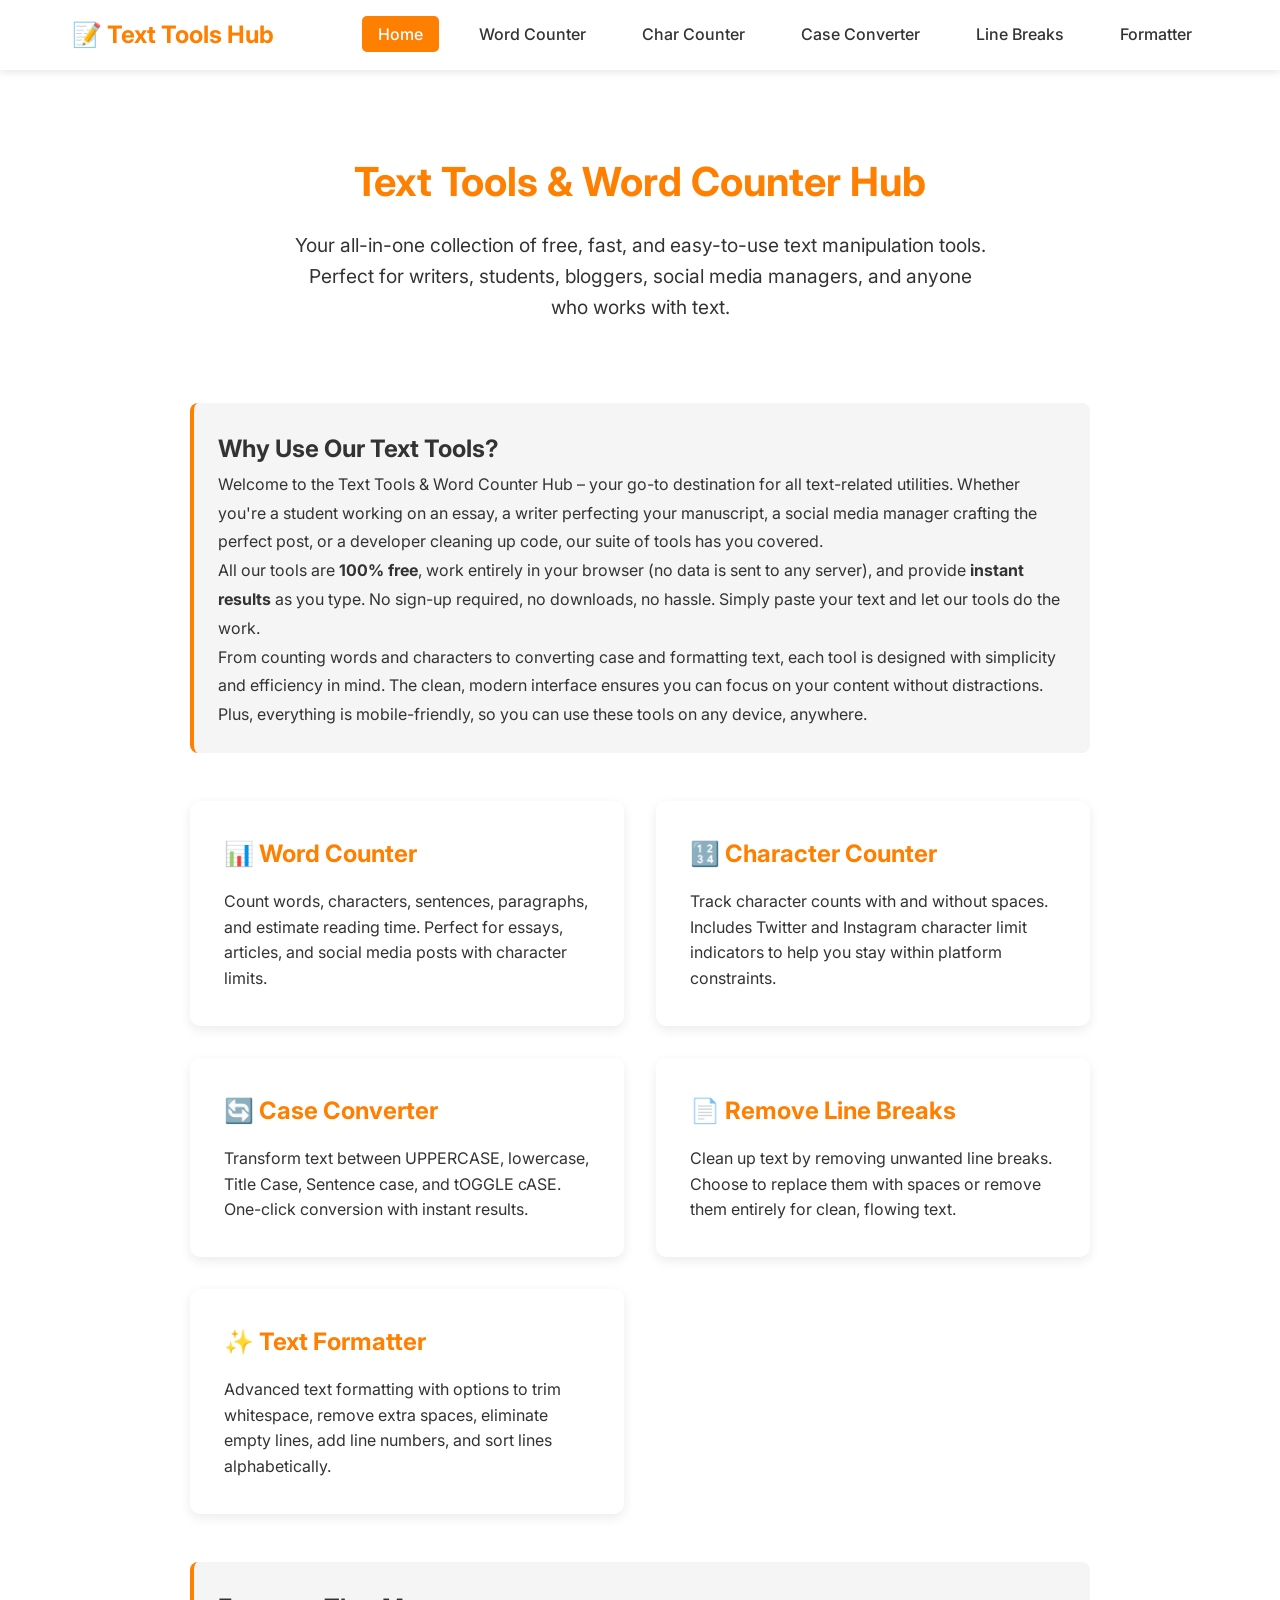
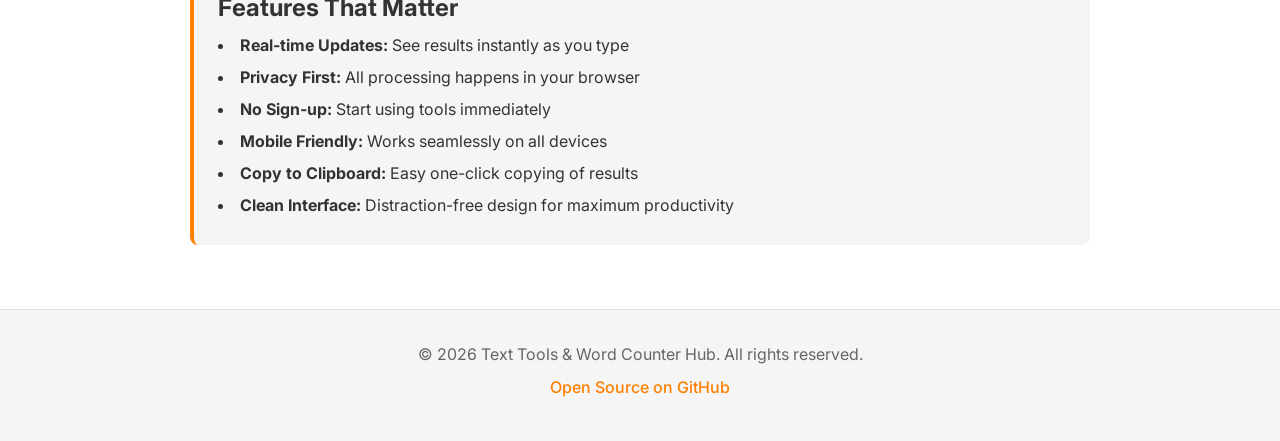
==== index.html @ 28a83ae6 "Create complete Text Tools & Word Counter Hub website Co-authored-by: wonderful809 <197069562+wonder" ====
<!DOCTYPE html>
<html lang="en">
<head>
    <meta charset="UTF-8">
    <meta name="viewport" content="width=device-width, initial-scale=1.0">
    <title>Text Tools & Word Counter Hub - Free Online Text Utilities</title>
    <meta name="description" content="Free online text tools including word counter, character counter, case converter, line break remover, and text formatter. Perfect for writers, students, and content creators.">
    
    <!-- Open Graph Meta Tags -->
    <meta property="og:title" content="Text Tools & Word Counter Hub - Free Online Text Utilities">
    <meta property="og:description" content="Free online text tools including word counter, character counter, case converter, and more.">
    <meta property="og:type" content="website">
    <meta property="og:url" content="https://wonderful809.github.io/word-counter1/">
    
    <!-- Google Fonts -->
    <link rel="preconnect" href="https://fonts.googleapis.com">
    <link rel="preconnect" href="https://fonts.gstatic.com" crossorigin>
    <link href="https://fonts.googleapis.com/css2?family=Inter:wght@400;500;600;700&display=swap" rel="stylesheet">
    
    <link rel="stylesheet" href="css/style.css">
</head>
<body>
    <nav>
        <div class="container">
            <a href="index.html" class="logo">📝 Text Tools Hub</a>
            <ul class="nav-links">
                <li><a href="index.html" class="active">Home</a></li>
                <li><a href="word-counter.html">Word Counter</a></li>
                <li><a href="char-counter.html">Char Counter</a></li>
                <li><a href="case-converter.html">Case Converter</a></li>
                <li><a href="remove-line-breaks.html">Line Breaks</a></li>
                <li><a href="formatter.html">Formatter</a></li>
            </ul>
        </div>
    </nav>

    <main>
        <section class="hero">
            <h1>Text Tools & Word Counter Hub</h1>
            <p>Your all-in-one collection of free, fast, and easy-to-use text manipulation tools. Perfect for writers, students, bloggers, social media managers, and anyone who works with text.</p>
        </section>

        <section class="container">
            <div class="intro-text">
                <h2>Why Use Our Text Tools?</h2>
                <p>Welcome to the Text Tools & Word Counter Hub – your go-to destination for all text-related utilities. Whether you're a student working on an essay, a writer perfecting your manuscript, a social media manager crafting the perfect post, or a developer cleaning up code, our suite of tools has you covered.</p>
                
                <p>All our tools are <strong>100% free</strong>, work entirely in your browser (no data is sent to any server), and provide <strong>instant results</strong> as you type. No sign-up required, no downloads, no hassle. Simply paste your text and let our tools do the work.</p>
                
                <p>From counting words and characters to converting case and formatting text, each tool is designed with simplicity and efficiency in mind. The clean, modern interface ensures you can focus on your content without distractions. Plus, everything is mobile-friendly, so you can use these tools on any device, anywhere.</p>
            </div>

            <div class="tool-grid">
                <a href="word-counter.html" class="tool-card">
                    <h3>📊 Word Counter</h3>
                    <p>Count words, characters, sentences, paragraphs, and estimate reading time. Perfect for essays, articles, and social media posts with character limits.</p>
                </a>

                <a href="char-counter.html" class="tool-card">
                    <h3>🔢 Character Counter</h3>
                    <p>Track character counts with and without spaces. Includes Twitter and Instagram character limit indicators to help you stay within platform constraints.</p>
                </a>

                <a href="case-converter.html" class="tool-card">
                    <h3>🔄 Case Converter</h3>
                    <p>Transform text between UPPERCASE, lowercase, Title Case, Sentence case, and tOGGLE cASE. One-click conversion with instant results.</p>
                </a>

                <a href="remove-line-breaks.html" class="tool-card">
                    <h3>📄 Remove Line Breaks</h3>
                    <p>Clean up text by removing unwanted line breaks. Choose to replace them with spaces or remove them entirely for clean, flowing text.</p>
                </a>

                <a href="formatter.html" class="tool-card">
                    <h3>✨ Text Formatter</h3>
                    <p>Advanced text formatting with options to trim whitespace, remove extra spaces, eliminate empty lines, add line numbers, and sort lines alphabetically.</p>
                </a>
            </div>

            <div class="intro-text">
                <h2>Features That Matter</h2>
                <ul style="list-style-position: inside; line-height: 2;">
                    <li><strong>Real-time Updates:</strong> See results instantly as you type</li>
                    <li><strong>Privacy First:</strong> All processing happens in your browser</li>
                    <li><strong>No Sign-up:</strong> Start using tools immediately</li>
                    <li><strong>Mobile Friendly:</strong> Works seamlessly on all devices</li>
                    <li><strong>Copy to Clipboard:</strong> Easy one-click copying of results</li>
                    <li><strong>Clean Interface:</strong> Distraction-free design for maximum productivity</li>
                </ul>
            </div>
        </section>
    </main>

    <footer>
        <p>&copy; 2026 Text Tools & Word Counter Hub. All rights reserved.</p>
        <p><a href="https://github.com/wonderful809/word-counter1">Open Source on GitHub</a></p>
    </footer>
</body>
</html>
---- css/style.css ----
/* Text Tools & Word Counter Hub - Shared Stylesheet */
/* Color Palette */
:root {
    --primary-orange: #FF7F00;
    --accent-coral: #FF8C42;
    --soft-white-bg: #FFFFFF;
    --dark-grey-text: #333333;
    --light-grey: #F5F5F5;
    --border-color: #E0E0E0;
}

/* Global Styles */
* {
    margin: 0;
    padding: 0;
    box-sizing: border-box;
}

body {
    font-family: 'Inter', 'Segoe UI', Tahoma, Geneva, Verdana, sans-serif;
    background-color: var(--soft-white-bg);
    color: var(--dark-grey-text);
    line-height: 1.6;
    min-height: 100vh;
    display: flex;
    flex-direction: column;
}

/* Navigation Bar */
nav {
    background-color: var(--soft-white-bg);
    box-shadow: 0 2px 8px rgba(0, 0, 0, 0.1);
    padding: 1rem 0;
    position: sticky;
    top: 0;
    z-index: 1000;
}

nav .container {
    max-width: 1200px;
    margin: 0 auto;
    padding: 0 2rem;
    display: flex;
    flex-wrap: wrap;
    justify-content: space-between;
    align-items: center;
    gap: 1rem;
}

nav .logo {
    font-size: 1.5rem;
    font-weight: 700;
    color: var(--primary-orange);
    text-decoration: none;
    transition: color 0.3s ease;
}

nav .logo:hover {
    color: var(--accent-coral);
}

nav .nav-links {
    display: flex;
    gap: 1.5rem;
    flex-wrap: wrap;
    list-style: none;
}

nav .nav-links a {
    color: var(--dark-grey-text);
    text-decoration: none;
    font-weight: 500;
    padding: 0.5rem 1rem;
    border-radius: 5px;
    transition: all 0.3s ease;
}

nav .nav-links a:hover {
    background-color: var(--light-grey);
    color: var(--primary-orange);
}

nav .nav-links a.active {
    background-color: var(--primary-orange);
    color: white;
}

/* Main Content Area */
main {
    flex: 1;
    max-width: 1200px;
    margin: 0 auto;
    padding: 2rem;
    width: 100%;
}

/* Container */
.container {
    max-width: 900px;
    margin: 0 auto;
}

/* Hero Section (Homepage) */
.hero {
    text-align: center;
    padding: 3rem 0;
    margin-bottom: 2rem;
}

.hero h1 {
    font-size: 2.5rem;
    color: var(--primary-orange);
    margin-bottom: 1rem;
}

.hero p {
    font-size: 1.2rem;
    color: var(--dark-grey-text);
    max-width: 700px;
    margin: 0 auto;
}

/* Tool Grid (Homepage) */
.tool-grid {
    display: grid;
    grid-template-columns: repeat(auto-fit, minmax(280px, 1fr));
    gap: 2rem;
    margin: 3rem 0;
}

.tool-card {
    background: white;
    border-radius: 10px;
    padding: 2rem;
    box-shadow: 0 4px 12px rgba(0, 0, 0, 0.08);
    transition: all 0.3s ease;
    text-decoration: none;
    color: var(--dark-grey-text);
    border: 2px solid transparent;
}

.tool-card:hover {
    transform: translateY(-5px);
    box-shadow: 0 8px 20px rgba(255, 127, 0, 0.2);
    border-color: var(--primary-orange);
}

.tool-card h3 {
    color: var(--primary-orange);
    font-size: 1.5rem;
    margin-bottom: 1rem;
}

.tool-card p {
    font-size: 1rem;
    line-height: 1.6;
}

/* Tool Page Styles */
.tool-section {
    background: white;
    border-radius: 10px;
    padding: 2rem;
    box-shadow: 0 4px 12px rgba(0, 0, 0, 0.08);
    margin-bottom: 2rem;
}

.tool-section h1 {
    color: var(--primary-orange);
    font-size: 2rem;
    margin-bottom: 1rem;
}

.tool-section h2 {
    color: var(--dark-grey-text);
    font-size: 1.5rem;
    margin-top: 2rem;
    margin-bottom: 1rem;
}

.intro-text {
    background-color: var(--light-grey);
    padding: 1.5rem;
    border-radius: 8px;
    border-left: 4px solid var(--primary-orange);
    margin-bottom: 2rem;
    line-height: 1.8;
}

/* Textarea Styles */
textarea {
    width: 100%;
    min-height: 250px;
    padding: 1rem;
    border: 2px solid var(--border-color);
    border-radius: 8px;
    font-family: 'Inter', sans-serif;
    font-size: 1rem;
    line-height: 1.6;
    resize: vertical;
    transition: border-color 0.3s ease;
}

textarea:focus {
    outline: none;
    border-color: var(--primary-orange);
}

textarea.output {
    background-color: var(--light-grey);
}

/* Button Styles */
.btn-group {
    display: flex;
    gap: 1rem;
    flex-wrap: wrap;
    margin: 1.5rem 0;
}

button, .btn {
    background-color: var(--primary-orange);
    color: white;
    border: none;
    padding: 0.75rem 1.5rem;
    border-radius: 8px;
    font-size: 1rem;
    font-weight: 600;
    cursor: pointer;
    transition: all 0.3s ease;
    box-shadow: 0 2px 5px rgba(255, 127, 0, 0.3);
}

button:hover, .btn:hover {
    background-color: var(--accent-coral);
    transform: translateY(-2px);
    box-shadow: 0 4px 10px rgba(255, 127, 0, 0.4);
}

button:active, .btn:active {
    transform: translateY(0);
}

button.secondary {
    background-color: var(--dark-grey-text);
}

button.secondary:hover {
    background-color: #555;
}

/* Stats Display */
.stats {
    display: grid;
    grid-template-columns: repeat(auto-fit, minmax(150px, 1fr));
    gap: 1rem;
    margin: 1.5rem 0;
}

.stat-box {
    background-color: var(--light-grey);
    padding: 1rem;
    border-radius: 8px;
    text-align: center;
    border: 2px solid var(--border-color);
}

.stat-box .label {
    font-size: 0.875rem;
    color: #666;
    margin-bottom: 0.5rem;
}

.stat-box .value {
    font-size: 1.5rem;
    font-weight: 700;
    color: var(--primary-orange);
}

/* Progress Bar */
.progress-container {
    margin: 1rem 0;
}

.progress-label {
    display: flex;
    justify-content: space-between;
    margin-bottom: 0.5rem;
    font-size: 0.9rem;
    color: #666;
}

.progress-bar {
    width: 100%;
    height: 20px;
    background-color: var(--light-grey);
    border-radius: 10px;
    overflow: hidden;
    border: 1px solid var(--border-color);
}

.progress-fill {
    height: 100%;
    background-color: var(--primary-orange);
    transition: width 0.3s ease, background-color 0.3s ease;
    border-radius: 10px;
}

.progress-fill.warning {
    background-color: #FFA500;
}

.progress-fill.danger {
    background-color: #FF4500;
}

/* Options Group */
.options {
    background-color: var(--light-grey);
    padding: 1.5rem;
    border-radius: 8px;
    margin: 1.5rem 0;
}

.option-group {
    margin-bottom: 1rem;
}

.option-group:last-child {
    margin-bottom: 0;
}

.option-group label {
    display: flex;
    align-items: center;
    gap: 0.5rem;
    cursor: pointer;
    font-weight: 500;
}

.option-group input[type="checkbox"],
.option-group input[type="radio"] {
    width: 18px;
    height: 18px;
    cursor: pointer;
}

/* Output Section */
.output-section {
    margin-top: 2rem;
}

.output-section h3 {
    color: var(--dark-grey-text);
    margin-bottom: 1rem;
}

/* Footer */
footer {
    background-color: var(--light-grey);
    padding: 2rem 0;
    margin-top: auto;
    text-align: center;
    border-top: 1px solid var(--border-color);
}

footer p {
    margin-bottom: 0.5rem;
    color: #666;
}

footer a {
    color: var(--primary-orange);
    text-decoration: none;
    font-weight: 500;
}

footer a:hover {
    text-decoration: underline;
}

/* Alert/Success Messages */
.alert {
    padding: 1rem;
    border-radius: 8px;
    margin: 1rem 0;
    font-weight: 500;
}

.alert.success {
    background-color: #d4edda;
    color: #155724;
    border: 1px solid #c3e6cb;
}

/* Responsive Design */
@media (max-width: 768px) {
    nav .container {
        flex-direction: column;
        padding: 0 1rem;
    }

    nav .nav-links {
        justify-content: center;
        gap: 0.5rem;
    }

    nav .nav-links a {
        padding: 0.4rem 0.8rem;
        font-size: 0.9rem;
    }

    main {
        padding: 1rem;
    }

    .hero h1 {
        font-size: 2rem;
    }

    .hero p {
        font-size: 1rem;
    }

    .tool-grid {
        grid-template-columns: 1fr;
        gap: 1.5rem;
    }

    .tool-section {
        padding: 1.5rem;
    }

    .btn-group {
        flex-direction: column;
    }

    button, .btn {
        width: 100%;
    }

    .stats {
        grid-template-columns: repeat(2, 1fr);
    }
}

@media (max-width: 480px) {
    .hero h1 {
        font-size: 1.75rem;
    }

    .stats {
        grid-template-columns: 1fr;
    }
}
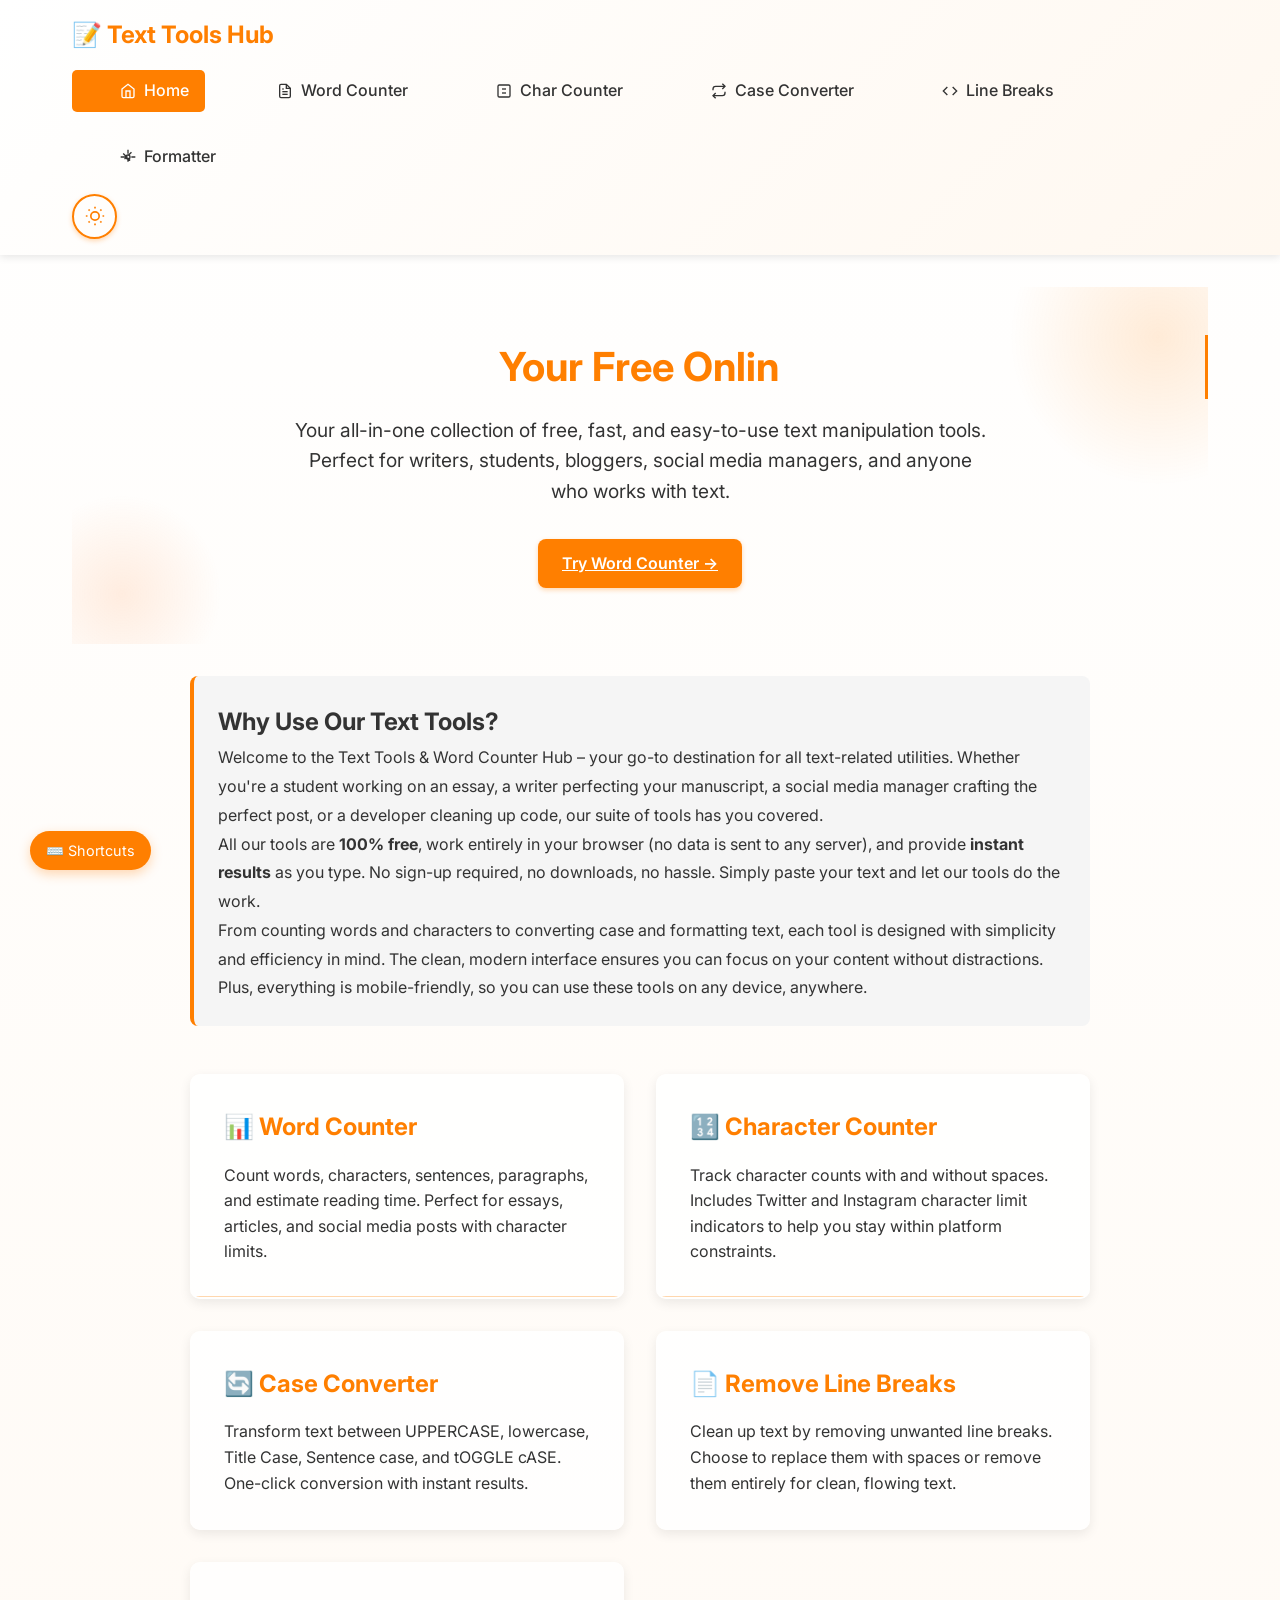
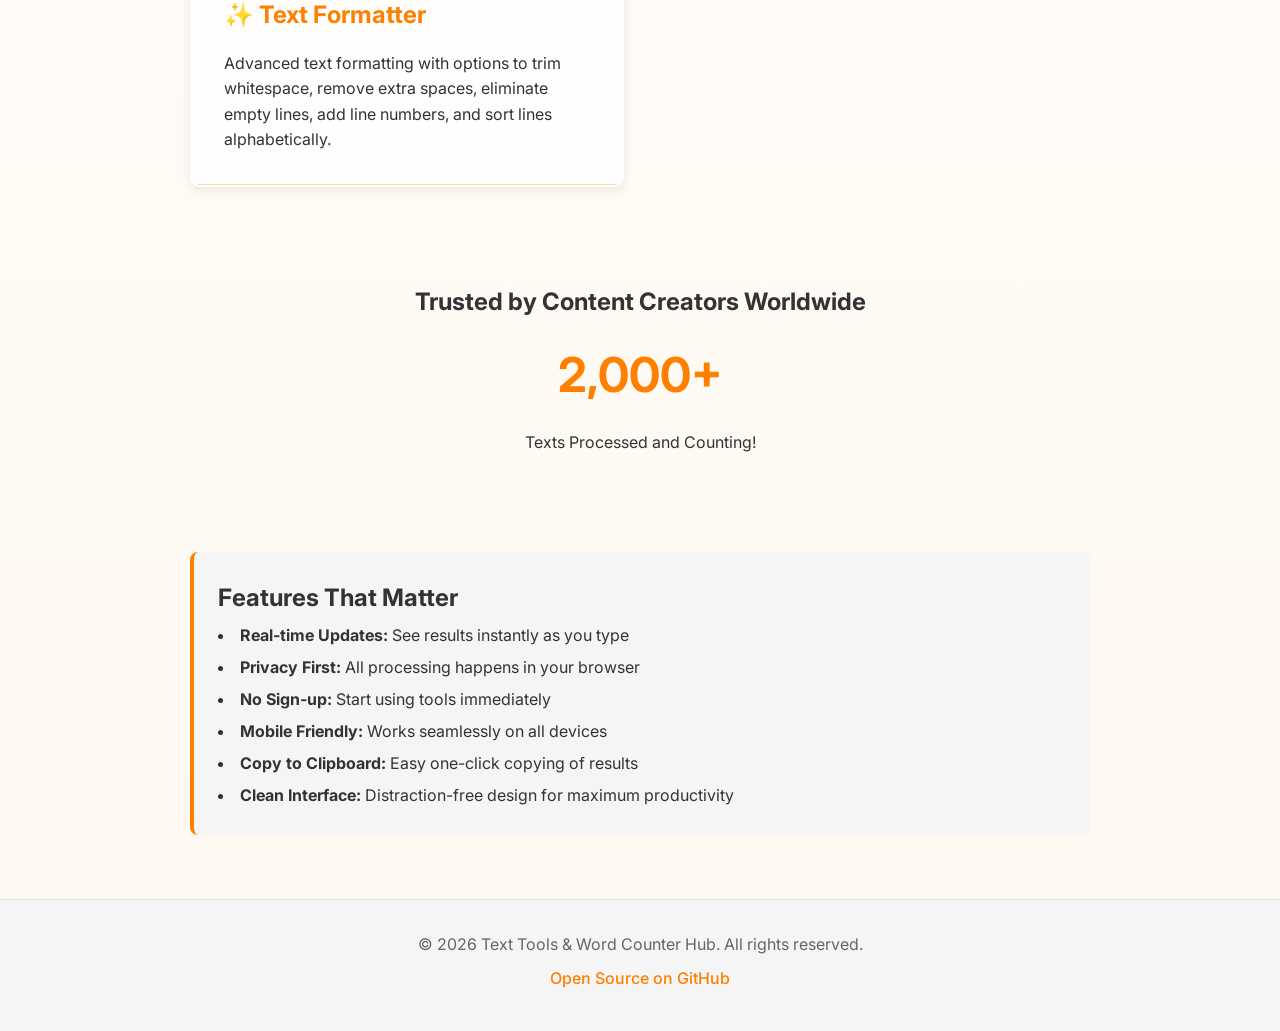
==== commit 1d5533ed: "Add core UI/UX enhancements: shared.js, dark mode, animations, and interactive features Co-authored-" ====
--- a/index.html
+++ b/index.html
@@ -24,20 +24,63 @@
         <div class="container">
             <a href="index.html" class="logo">📝 Text Tools Hub</a>
             <ul class="nav-links">
-                <li><a href="index.html" class="active">Home</a></li>
-                <li><a href="word-counter.html">Word Counter</a></li>
-                <li><a href="char-counter.html">Char Counter</a></li>
-                <li><a href="case-converter.html">Case Converter</a></li>
-                <li><a href="remove-line-breaks.html">Line Breaks</a></li>
-                <li><a href="formatter.html">Formatter</a></li>
+                <li><a href="index.html" class="active">
+                    <svg width="16" height="16" viewBox="0 0 24 24" fill="none" stroke="currentColor" stroke-width="2">
+                        <path d="M3 9l9-7 9 7v11a2 2 0 0 1-2 2H5a2 2 0 0 1-2-2z"></path>
+                        <polyline points="9 22 9 12 15 12 15 22"></polyline>
+                    </svg>
+                    Home
+                </a></li>
+                <li><a href="word-counter.html">
+                    <svg width="16" height="16" viewBox="0 0 24 24" fill="none" stroke="currentColor" stroke-width="2">
+                        <path d="M14 2H6a2 2 0 0 0-2 2v16a2 2 0 0 0 2 2h12a2 2 0 0 0 2-2V8z"></path>
+                        <polyline points="14 2 14 8 20 8"></polyline>
+                        <line x1="16" y1="13" x2="8" y2="13"></line>
+                        <line x1="16" y1="17" x2="8" y2="17"></line>
+                        <polyline points="10 9 9 9 8 9"></polyline>
+                    </svg>
+                    Word Counter
+                </a></li>
+                <li><a href="char-counter.html">
+                    <svg width="16" height="16" viewBox="0 0 24 24" fill="none" stroke="currentColor" stroke-width="2">
+                        <rect x="3" y="3" width="18" height="18" rx="2" ry="2"></rect>
+                        <line x1="9" y1="9" x2="15" y2="9"></line>
+                        <line x1="9" y1="15" x2="15" y2="15"></line>
+                    </svg>
+                    Char Counter
+                </a></li>
+                <li><a href="case-converter.html">
+                    <svg width="16" height="16" viewBox="0 0 24 24" fill="none" stroke="currentColor" stroke-width="2">
+                        <polyline points="17 1 21 5 17 9"></polyline>
+                        <path d="M3 11V9a4 4 0 0 1 4-4h14"></path>
+                        <polyline points="7 23 3 19 7 15"></polyline>
+                        <path d="M21 13v2a4 4 0 0 1-4 4H3"></path>
+                    </svg>
+                    Case Converter
+                </a></li>
+                <li><a href="remove-line-breaks.html">
+                    <svg width="16" height="16" viewBox="0 0 24 24" fill="none" stroke="currentColor" stroke-width="2">
+                        <polyline points="16 18 22 12 16 6"></polyline>
+                        <polyline points="8 6 2 12 8 18"></polyline>
+                    </svg>
+                    Line Breaks
+                </a></li>
+                <li><a href="formatter.html">
+                    <svg width="16" height="16" viewBox="0 0 24 24" fill="none" stroke="currentColor" stroke-width="2">
+                        <circle cx="12" cy="12" r="3"></circle>
+                        <path d="M12 1v6m0 6v6m5.2-14.2l-4.2 4.2m-2 2l-4.2 4.2M23 12h-6m-6 0H1m14.2 5.2l-4.2-4.2m-2-2l-4.2-4.2"></path>
+                    </svg>
+                    Formatter
+                </a></li>
             </ul>
         </div>
     </nav>
 
     <main>
         <section class="hero">
-            <h1>Text Tools & Word Counter Hub</h1>
+            <h1>Your Free Online Text Tools</h1>
             <p>Your all-in-one collection of free, fast, and easy-to-use text manipulation tools. Perfect for writers, students, bloggers, social media managers, and anyone who works with text.</p>
+            <a href="word-counter.html" class="btn cta-button">Try Word Counter →</a>
         </section>
 
         <section class="container">
@@ -77,6 +120,12 @@
                 </a>
             </div>
 
+            <div class="stats-section">
+                <h2>Trusted by Content Creators Worldwide</h2>
+                <div class="stats-counter" data-target="10000">0</div>
+                <p>Texts Processed and Counting!</p>
+            </div>
+
             <div class="intro-text">
                 <h2>Features That Matter</h2>
                 <ul style="list-style-position: inside; line-height: 2;">
@@ -95,5 +144,8 @@
         <p>&copy; 2026 Text Tools & Word Counter Hub. All rights reserved.</p>
         <p><a href="https://github.com/wonderful809/word-counter1">Open Source on GitHub</a></p>
     </footer>
+
+    <script src="js/shared.js"></script>
+    <script src="js/homepage.js"></script>
 </body>
 </html>
--- a/css/style.css
+++ b/css/style.css
@@ -7,6 +7,12 @@
     --dark-grey-text: #333333;
     --light-grey: #F5F5F5;
     --border-color: #E0E0E0;
+    --light-orange-bg: #FFF8F0;
+    
+    /* Dark mode colors */
+    --dark-bg: #1A1A2E;
+    --dark-card-bg: #16213E;
+    --dark-text: #E0E0E0;
 }
 
 /* Global Styles */
@@ -73,6 +79,13 @@
     padding: 0.5rem 1rem;
     border-radius: 5px;
     transition: all 0.3s ease;
+    display: flex;
+    align-items: center;
+    gap: 0.5rem;
+}
+
+nav .nav-links a svg {
+    flex-shrink: 0;
 }
 
 nav .nav-links a:hover {
@@ -453,3 +466,756 @@
         grid-template-columns: 1fr;
     }
 }
+
+/* ==================== NEW UI/UX ENHANCEMENTS ==================== */
+
+/* ==================== Dark Mode ==================== */
+body.dark-mode {
+    background-color: var(--dark-bg);
+    color: var(--dark-text);
+}
+
+body.dark-mode nav {
+    background: linear-gradient(135deg, #16213E 0%, #1A1A2E 100%);
+    box-shadow: 0 2px 8px rgba(0, 0, 0, 0.3);
+}
+
+body.dark-mode nav .logo {
+    color: var(--primary-orange);
+}
+
+body.dark-mode nav .nav-links a {
+    color: var(--dark-text);
+}
+
+body.dark-mode nav .nav-links a:hover {
+    background-color: rgba(255, 127, 0, 0.1);
+}
+
+body.dark-mode .tool-card,
+body.dark-mode .tool-section {
+    background-color: var(--dark-card-bg);
+    border-color: rgba(255, 127, 0, 0.2);
+}
+
+body.dark-mode .intro-text {
+    background-color: rgba(255, 127, 0, 0.1);
+    border-left-color: var(--primary-orange);
+}
+
+body.dark-mode textarea {
+    background-color: #0F1419;
+    color: var(--dark-text);
+    border-color: rgba(255, 127, 0, 0.3);
+}
+
+body.dark-mode textarea.output {
+    background-color: #1A1A2E;
+}
+
+body.dark-mode .stat-box {
+    background-color: rgba(255, 127, 0, 0.1);
+    border-color: rgba(255, 127, 0, 0.2);
+}
+
+body.dark-mode .progress-bar {
+    background-color: #0F1419;
+}
+
+body.dark-mode footer {
+    background-color: #0F1419;
+    border-top-color: rgba(255, 127, 0, 0.2);
+}
+
+.dark-mode-toggle {
+    background: none;
+    border: 2px solid var(--primary-orange);
+    width: 45px;
+    height: 45px;
+    border-radius: 50%;
+    cursor: pointer;
+    display: flex;
+    align-items: center;
+    justify-content: center;
+    padding: 0;
+    transition: all 0.3s ease;
+    position: relative;
+}
+
+.dark-mode-toggle:hover {
+    transform: scale(1.1);
+    box-shadow: 0 0 15px rgba(255, 127, 0, 0.5);
+}
+
+.dark-mode-toggle svg {
+    width: 20px;
+    height: 20px;
+    position: absolute;
+    transition: opacity 0.3s ease, transform 0.3s ease;
+}
+
+.dark-mode-toggle .sun-icon {
+    opacity: 1;
+    color: var(--primary-orange);
+}
+
+.dark-mode-toggle .moon-icon {
+    opacity: 0;
+    color: var(--primary-orange);
+}
+
+body.dark-mode .dark-mode-toggle .sun-icon {
+    opacity: 0;
+    transform: rotate(90deg);
+}
+
+body.dark-mode .dark-mode-toggle .moon-icon {
+    opacity: 1;
+    transform: rotate(0deg);
+}
+
+/* ==================== Gradient Backgrounds ==================== */
+body {
+    background: linear-gradient(180deg, var(--soft-white-bg) 0%, var(--light-orange-bg) 100%);
+}
+
+body.dark-mode {
+    background: linear-gradient(180deg, var(--dark-bg) 0%, #0F1419 100%);
+}
+
+/* Animated Gradient Header */
+nav {
+    background: linear-gradient(135deg, #FFFFFF 0%, #FFF8F0 50%, #FFFFFF 100%);
+    background-size: 200% 200%;
+    animation: gradientShift 10s ease infinite;
+}
+
+body.dark-mode nav {
+    background: linear-gradient(135deg, #16213E 0%, #1A1A2E 50%, #16213E 100%);
+    background-size: 200% 200%;
+    animation: gradientShift 10s ease infinite;
+}
+
+@keyframes gradientShift {
+    0% { background-position: 0% 50%; }
+    50% { background-position: 100% 50%; }
+    100% { background-position: 0% 50%; }
+}
+
+/* ==================== Glassmorphism Effect ==================== */
+.tool-section, .tool-card {
+    backdrop-filter: blur(10px);
+    background: rgba(255, 255, 255, 0.8) !important;
+}
+
+body.dark-mode .tool-section,
+body.dark-mode .tool-card {
+    backdrop-filter: blur(10px);
+    background: rgba(22, 33, 62, 0.8) !important;
+}
+
+/* ==================== Page Load Animations ==================== */
+body.page-loading {
+    opacity: 0;
+}
+
+body.page-loaded main {
+    animation: fadeSlideUp 0.6s ease forwards;
+}
+
+@keyframes fadeSlideUp {
+    from {
+        opacity: 0;
+        transform: translateY(30px);
+    }
+    to {
+        opacity: 1;
+        transform: translateY(0);
+    }
+}
+
+body.page-transitioning {
+    animation: fadeOut 0.3s ease forwards;
+}
+
+@keyframes fadeOut {
+    to {
+        opacity: 0;
+    }
+}
+
+/* ==================== Staggered Card Animations ==================== */
+.tool-grid .tool-card {
+    opacity: 0;
+    animation: fadeSlideUp 0.6s ease forwards;
+}
+
+.tool-grid .tool-card:nth-child(1) { animation-delay: 0.1s; }
+.tool-grid .tool-card:nth-child(2) { animation-delay: 0.2s; }
+.tool-grid .tool-card:nth-child(3) { animation-delay: 0.3s; }
+.tool-grid .tool-card:nth-child(4) { animation-delay: 0.4s; }
+.tool-grid .tool-card:nth-child(5) { animation-delay: 0.5s; }
+
+/* ==================== Button Ripple Effect ==================== */
+button, .btn {
+    position: relative;
+    overflow: hidden;
+}
+
+.ripple {
+    position: absolute;
+    border-radius: 50%;
+    background: rgba(255, 255, 255, 0.6);
+    transform: scale(0);
+    animation: rippleEffect 0.6s ease-out;
+    pointer-events: none;
+}
+
+@keyframes rippleEffect {
+    to {
+        transform: scale(4);
+        opacity: 0;
+    }
+}
+
+/* ==================== Textarea Focus Glow ==================== */
+textarea:focus {
+    border-color: var(--primary-orange);
+    box-shadow: 0 0 0 3px rgba(255, 127, 0, 0.1),
+                0 0 20px rgba(255, 127, 0, 0.3);
+    animation: glowPulse 2s ease infinite;
+}
+
+@keyframes glowPulse {
+    0%, 100% {
+        box-shadow: 0 0 0 3px rgba(255, 127, 0, 0.1),
+                    0 0 20px rgba(255, 127, 0, 0.3);
+    }
+    50% {
+        box-shadow: 0 0 0 3px rgba(255, 127, 0, 0.2),
+                    0 0 25px rgba(255, 127, 0, 0.4);
+    }
+}
+
+/* ==================== Counter Animations ==================== */
+.stat-box .value {
+    transition: transform 0.3s ease;
+}
+
+.stat-box .value.updating {
+    animation: counterPop 0.3s ease;
+}
+
+@keyframes counterPop {
+    0%, 100% { transform: scale(1); }
+    50% { transform: scale(1.15); }
+}
+
+/* ==================== Copy Button Feedback ==================== */
+button.copied {
+    background-color: #28a745 !important;
+    animation: successBounce 0.5s ease;
+}
+
+@keyframes successBounce {
+    0%, 100% { transform: translateY(0) scale(1); }
+    50% { transform: translateY(-5px) scale(1.05); }
+}
+
+/* ==================== Toast Notifications ==================== */
+.toast-container {
+    position: fixed;
+    top: 20px;
+    right: 20px;
+    z-index: 10000;
+    display: flex;
+    flex-direction: column;
+    gap: 10px;
+    pointer-events: none;
+}
+
+.toast {
+    background: white;
+    border-radius: 8px;
+    padding: 1rem 1.5rem;
+    box-shadow: 0 4px 12px rgba(0, 0, 0, 0.15);
+    transform: translateX(400px);
+    opacity: 0;
+    transition: all 0.3s ease;
+    pointer-events: all;
+    display: flex;
+    align-items: center;
+    gap: 10px;
+    border-left: 4px solid var(--primary-orange);
+}
+
+body.dark-mode .toast {
+    background: var(--dark-card-bg);
+    color: var(--dark-text);
+}
+
+.toast.show {
+    transform: translateX(0);
+    opacity: 1;
+}
+
+.toast-content {
+    display: flex;
+    align-items: center;
+    gap: 10px;
+}
+
+.toast-icon {
+    font-size: 1.2rem;
+    font-weight: bold;
+}
+
+.toast-success { border-left-color: #28a745; }
+.toast-success .toast-icon { color: #28a745; }
+.toast-error { border-left-color: #dc3545; }
+.toast-error .toast-icon { color: #dc3545; }
+.toast-warning { border-left-color: #ffc107; }
+.toast-warning .toast-icon { color: #ffc107; }
+.toast-info { border-left-color: var(--primary-orange); }
+.toast-info .toast-icon { color: var(--primary-orange); }
+
+/* ==================== Back to Top Button ==================== */
+.back-to-top {
+    position: fixed;
+    bottom: 30px;
+    right: 30px;
+    width: 50px;
+    height: 50px;
+    background-color: var(--primary-orange);
+    color: white;
+    border: none;
+    border-radius: 50%;
+    font-size: 1.5rem;
+    cursor: pointer;
+    box-shadow: 0 4px 12px rgba(255, 127, 0, 0.3);
+    opacity: 0;
+    transform: translateY(100px);
+    transition: all 0.3s ease;
+    z-index: 999;
+}
+
+.back-to-top.show {
+    opacity: 1;
+    transform: translateY(0);
+}
+
+.back-to-top:hover {
+    background-color: var(--accent-coral);
+    transform: translateY(-5px);
+}
+
+/* ==================== Keyboard Shortcuts Badge ==================== */
+.shortcuts-badge {
+    position: fixed;
+    bottom: 30px;
+    left: 30px;
+    z-index: 999;
+}
+
+.shortcuts-trigger {
+    background: var(--primary-orange);
+    color: white;
+    padding: 0.5rem 1rem;
+    border-radius: 20px;
+    font-size: 0.9rem;
+    cursor: pointer;
+    box-shadow: 0 4px 12px rgba(255, 127, 0, 0.3);
+    transition: all 0.3s ease;
+}
+
+.shortcuts-trigger:hover {
+    background-color: var(--accent-coral);
+    transform: translateY(-2px);
+}
+
+.shortcuts-list {
+    position: absolute;
+    bottom: 100%;
+    left: 0;
+    margin-bottom: 10px;
+    background: white;
+    border-radius: 8px;
+    padding: 1rem;
+    box-shadow: 0 4px 12px rgba(0, 0, 0, 0.15);
+    min-width: 300px;
+    opacity: 0;
+    transform: translateY(10px);
+    pointer-events: none;
+    transition: all 0.3s ease;
+}
+
+body.dark-mode .shortcuts-list {
+    background: var(--dark-card-bg);
+    color: var(--dark-text);
+}
+
+.shortcuts-badge:hover .shortcuts-list {
+    opacity: 1;
+    transform: translateY(0);
+    pointer-events: all;
+}
+
+.shortcut-item {
+    display: flex;
+    justify-content: space-between;
+    align-items: center;
+    padding: 0.5rem 0;
+    border-bottom: 1px solid var(--border-color);
+}
+
+.shortcut-item:last-child {
+    border-bottom: none;
+}
+
+body.dark-mode .shortcut-item {
+    border-bottom-color: rgba(255, 127, 0, 0.2);
+}
+
+kbd {
+    background: var(--light-grey);
+    padding: 0.25rem 0.5rem;
+    border-radius: 4px;
+    font-size: 0.85rem;
+    font-family: monospace;
+    border: 1px solid var(--border-color);
+}
+
+body.dark-mode kbd {
+    background: rgba(255, 127, 0, 0.1);
+    border-color: rgba(255, 127, 0, 0.3);
+}
+
+/* ==================== Drag and Drop ==================== */
+.dropzone-wrapper {
+    position: relative;
+}
+
+.dropzone-overlay {
+    position: absolute;
+    top: 0;
+    left: 0;
+    right: 0;
+    bottom: 0;
+    background: rgba(255, 127, 0, 0.1);
+    border: 3px dashed var(--primary-orange);
+    border-radius: 8px;
+    display: flex;
+    align-items: center;
+    justify-content: center;
+    opacity: 0;
+    pointer-events: none;
+    transition: opacity 0.3s ease;
+    z-index: 10;
+}
+
+.dropzone-wrapper.drag-over .dropzone-overlay {
+    opacity: 1;
+}
+
+.dropzone-message {
+    background: var(--primary-orange);
+    color: white;
+    padding: 1rem 2rem;
+    border-radius: 8px;
+    font-weight: 600;
+    font-size: 1.1rem;
+}
+
+/* ==================== Character Count Badge ==================== */
+.char-count-badge {
+    position: absolute;
+    bottom: 10px;
+    right: 10px;
+    background: var(--primary-orange);
+    color: white;
+    padding: 0.25rem 0.75rem;
+    border-radius: 12px;
+    font-size: 0.85rem;
+    font-weight: 600;
+    pointer-events: none;
+    z-index: 5;
+    box-shadow: 0 2px 8px rgba(255, 127, 0, 0.3);
+}
+
+/* ==================== Hamburger Menu ==================== */
+.hamburger-menu {
+    display: none;
+    flex-direction: column;
+    gap: 5px;
+    background: none;
+    border: none;
+    padding: 0.5rem;
+    cursor: pointer;
+    z-index: 1001;
+}
+
+.hamburger-menu span {
+    display: block;
+    width: 25px;
+    height: 3px;
+    background-color: var(--primary-orange);
+    transition: all 0.3s ease;
+    border-radius: 2px;
+}
+
+.hamburger-menu.active span:nth-child(1) {
+    transform: rotate(45deg) translate(8px, 8px);
+}
+
+.hamburger-menu.active span:nth-child(2) {
+    opacity: 0;
+}
+
+.hamburger-menu.active span:nth-child(3) {
+    transform: rotate(-45deg) translate(7px, -7px);
+}
+
+/* ==================== Skeleton Loading ==================== */
+.skeleton {
+    background: linear-gradient(90deg, 
+        var(--light-grey) 25%, 
+        #e8e8e8 50%, 
+        var(--light-grey) 75%
+    );
+    background-size: 200% 100%;
+    animation: skeleton-loading 1.5s ease-in-out infinite;
+}
+
+@keyframes skeleton-loading {
+    0% { background-position: 200% 0; }
+    100% { background-position: -200% 0; }
+}
+
+body.page-loading .tool-section {
+    opacity: 0.3;
+}
+
+/* ==================== Hero Section Enhancements ==================== */
+.hero {
+    position: relative;
+    overflow: hidden;
+}
+
+.hero::before {
+    content: '';
+    position: absolute;
+    width: 300px;
+    height: 300px;
+    background: radial-gradient(circle, rgba(255, 127, 0, 0.15) 0%, transparent 70%);
+    border-radius: 50%;
+    top: -100px;
+    right: -100px;
+    animation: float 6s ease-in-out infinite;
+}
+
+.hero::after {
+    content: '';
+    position: absolute;
+    width: 200px;
+    height: 200px;
+    background: radial-gradient(circle, rgba(255, 140, 66, 0.15) 0%, transparent 70%);
+    border-radius: 50%;
+    bottom: -50px;
+    left: -50px;
+    animation: float 8s ease-in-out infinite reverse;
+}
+
+@keyframes float {
+    0%, 100% { transform: translate(0, 0) scale(1); }
+    50% { transform: translate(20px, 20px) scale(1.1); }
+}
+
+.hero h1 {
+    position: relative;
+    z-index: 1;
+}
+
+/* Typewriter Effect */
+.hero h1.typewriter {
+    overflow: hidden;
+    border-right: 3px solid var(--primary-orange);
+    white-space: nowrap;
+    animation: typing 3.5s steps(40, end), blink 0.75s step-end infinite;
+}
+
+@keyframes typing {
+    from { width: 0; }
+    to { width: 100%; }
+}
+
+@keyframes blink {
+    50% { border-color: transparent; }
+}
+
+/* ==================== CTA Button ==================== */
+.cta-button {
+    display: inline-block;
+    margin-top: 2rem;
+    animation: pulse 2s ease infinite;
+}
+
+@keyframes pulse {
+    0%, 100% {
+        transform: scale(1);
+        box-shadow: 0 4px 12px rgba(255, 127, 0, 0.3);
+    }
+    50% {
+        transform: scale(1.05);
+        box-shadow: 0 6px 20px rgba(255, 127, 0, 0.5);
+    }
+}
+
+/* ==================== Hover Preview on Cards ==================== */
+.tool-card {
+    overflow: hidden;
+}
+
+.tool-card .preview {
+    position: absolute;
+    bottom: 0;
+    left: 0;
+    right: 0;
+    background: linear-gradient(to top, rgba(255, 127, 0, 0.95), rgba(255, 127, 0, 0.85));
+    color: white;
+    padding: 1rem;
+    transform: translateY(100%);
+    transition: transform 0.3s ease;
+}
+
+.tool-card:hover .preview {
+    transform: translateY(0);
+}
+
+/* ==================== Stats Counter Section ==================== */
+.stats-section {
+    text-align: center;
+    padding: 3rem 0;
+    margin: 3rem 0;
+}
+
+.stats-counter {
+    font-size: 3rem;
+    font-weight: 700;
+    color: var(--primary-orange);
+    margin: 1rem 0;
+}
+
+.stats-counter.counting {
+    animation: counterPop 0.5s ease;
+}
+
+/* ==================== Reduced Motion Support ==================== */
+@media (prefers-reduced-motion: reduce) {
+    *,
+    *::before,
+    *::after {
+        animation-duration: 0.01ms !important;
+        animation-iteration-count: 1 !important;
+        transition-duration: 0.01ms !important;
+    }
+    
+    .ripple,
+    .hero::before,
+    .hero::after {
+        display: none;
+    }
+}
+
+/* ==================== Mobile Responsive Updates ==================== */
+@media (max-width: 768px) {
+    .hamburger-menu {
+        display: flex;
+    }
+    
+    nav .nav-links {
+        position: fixed;
+        top: 0;
+        right: -100%;
+        height: 100vh;
+        width: 70%;
+        max-width: 300px;
+        background: var(--soft-white-bg);
+        flex-direction: column;
+        align-items: flex-start;
+        padding: 5rem 2rem 2rem;
+        box-shadow: -5px 0 15px rgba(0, 0, 0, 0.1);
+        transition: right 0.3s ease;
+        z-index: 1000;
+    }
+    
+    body.dark-mode nav .nav-links {
+        background: var(--dark-card-bg);
+    }
+    
+    nav .nav-links.active {
+        right: 0;
+    }
+    
+    nav .nav-links a {
+        width: 100%;
+        padding: 1rem;
+        border-bottom: 1px solid var(--border-color);
+    }
+    
+    /* Mobile touch-friendly buttons */
+    button, .btn {
+        min-height: 48px;
+        padding: 1rem 1.5rem;
+    }
+    
+    button:active, .btn:active {
+        transform: scale(0.95);
+    }
+    
+    /* Bottom action bar for mobile */
+    .mobile-action-bar {
+        position: fixed;
+        bottom: 0;
+        left: 0;
+        right: 0;
+        background: white;
+        padding: 1rem;
+        box-shadow: 0 -2px 10px rgba(0, 0, 0, 0.1);
+        display: flex;
+        gap: 0.5rem;
+        z-index: 998;
+    }
+    
+    body.dark-mode .mobile-action-bar {
+        background: var(--dark-card-bg);
+    }
+    
+    .mobile-action-bar button {
+        flex: 1;
+    }
+    
+    .back-to-top,
+    .shortcuts-badge {
+        bottom: 90px;
+    }
+    
+    .toast-container {
+        top: 10px;
+        right: 10px;
+        left: 10px;
+    }
+    
+    .toast {
+        width: 100%;
+    }
+}
+
+/* SVG Icons in Nav */
+nav .nav-links a::before {
+    content: '';
+    display: inline-block;
+    width: 16px;
+    height: 16px;
+    margin-right: 0.5rem;
+    vertical-align: middle;
+}
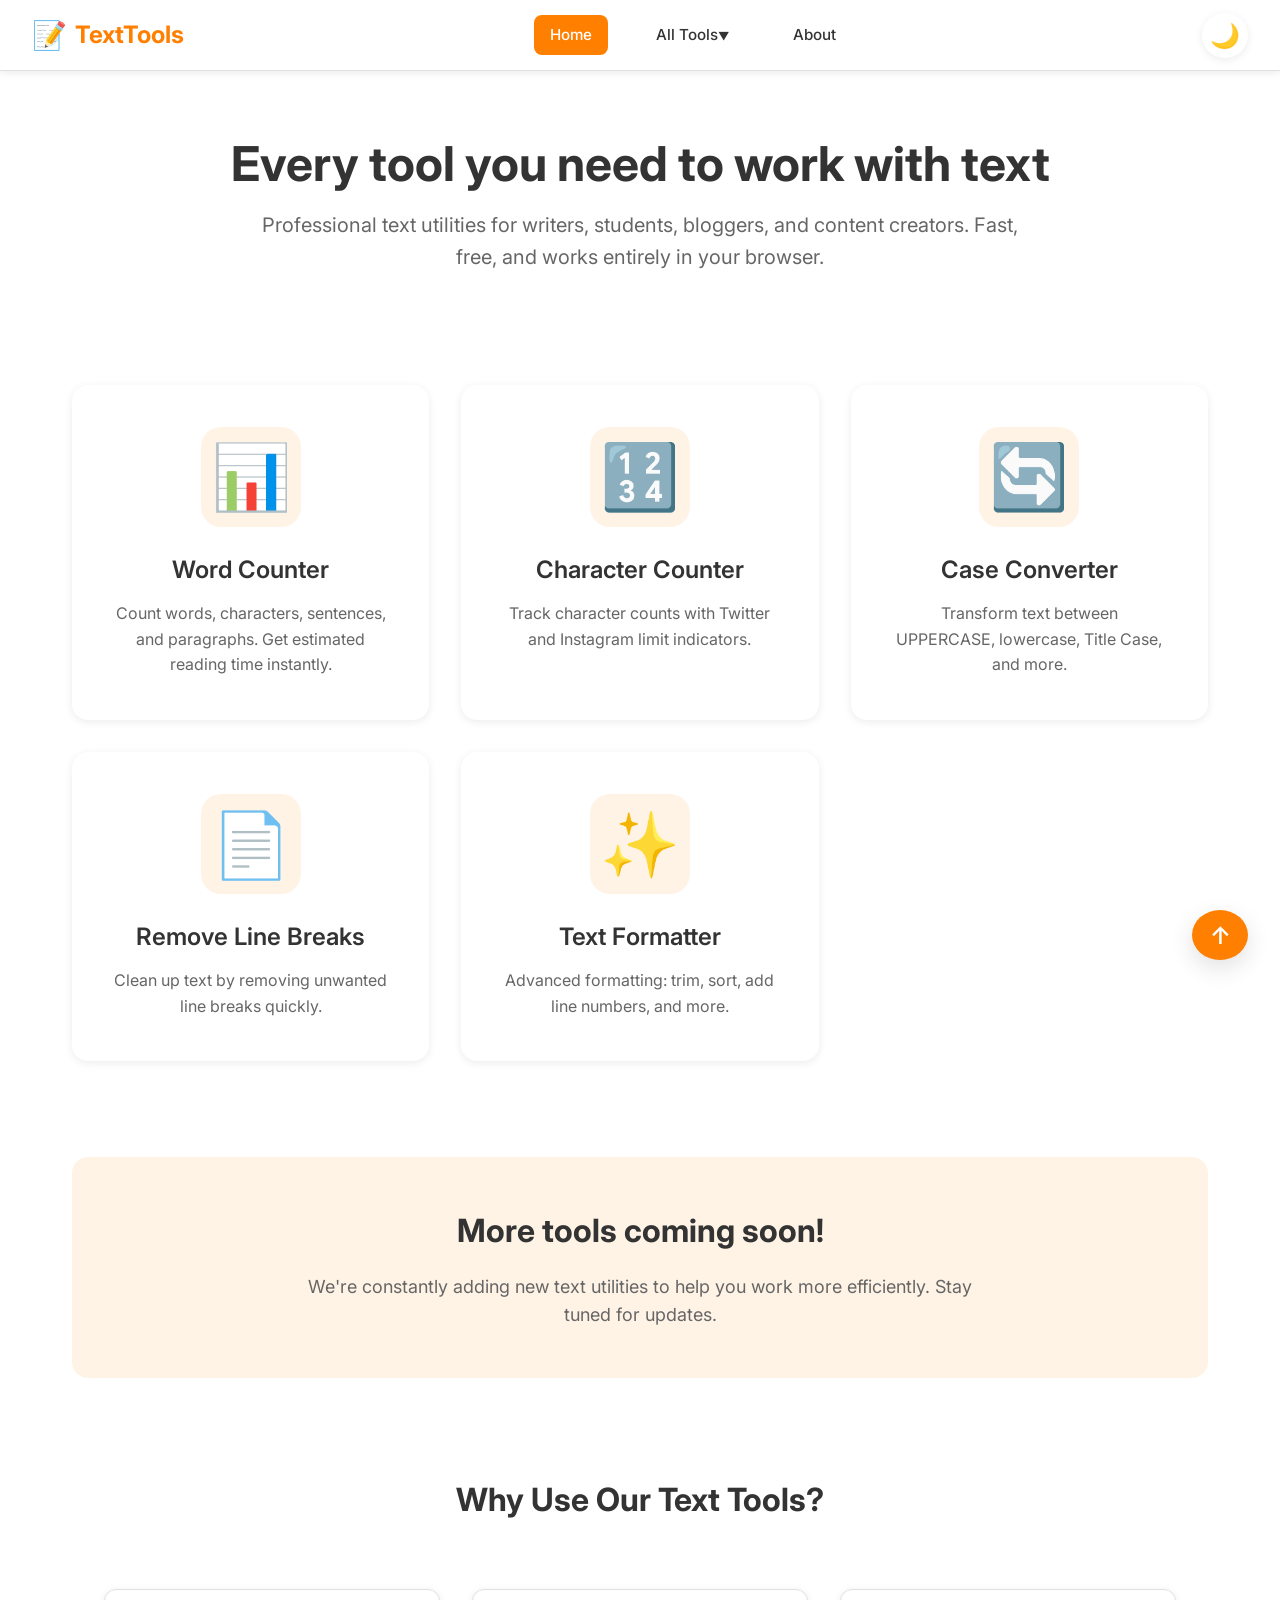
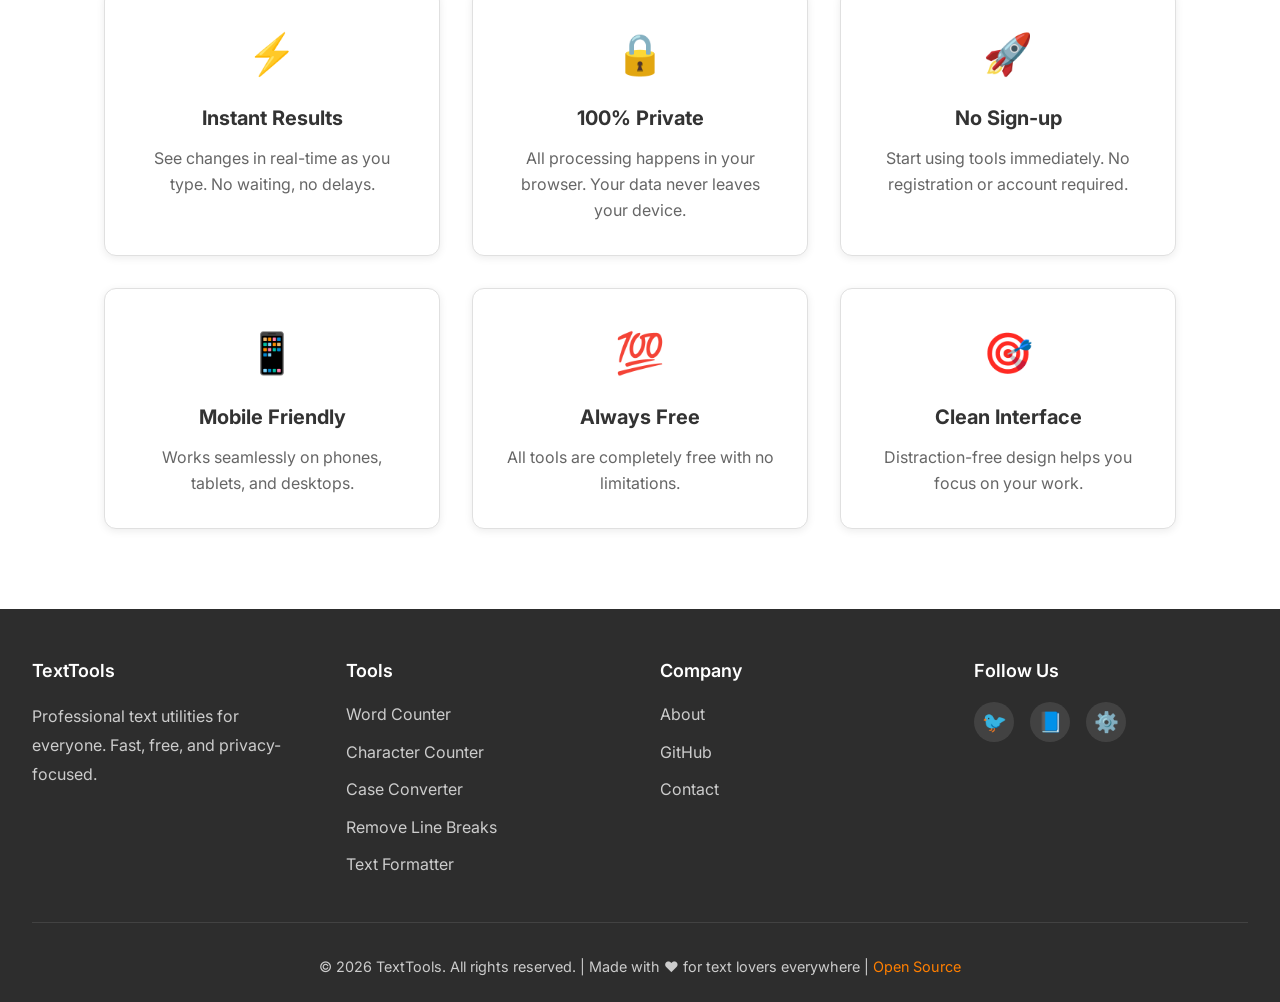
==== commit 74111c6a: "Add shared.js, redesign CSS and homepage with iLovePDF style Co-authored-by: wonderful809 <197069562" ====
--- a/index.html
+++ b/index.html
@@ -3,12 +3,12 @@
 <head>
     <meta charset="UTF-8">
     <meta name="viewport" content="width=device-width, initial-scale=1.0">
-    <title>Text Tools & Word Counter Hub - Free Online Text Utilities</title>
+    <title>TextTools - Every tool you need to work with text | Free Online Text Utilities</title>
     <meta name="description" content="Free online text tools including word counter, character counter, case converter, line break remover, and text formatter. Perfect for writers, students, and content creators.">
     
     <!-- Open Graph Meta Tags -->
-    <meta property="og:title" content="Text Tools & Word Counter Hub - Free Online Text Utilities">
-    <meta property="og:description" content="Free online text tools including word counter, character counter, case converter, and more.">
+    <meta property="og:title" content="TextTools - Free Online Text Utilities">
+    <meta property="og:description" content="Every tool you need to work with text. Word counter, character counter, case converter, and more.">
     <meta property="og:type" content="website">
     <meta property="og:url" content="https://wonderful809.github.io/word-counter1/">
     
@@ -20,132 +20,229 @@
     <link rel="stylesheet" href="css/style.css">
 </head>
 <body>
+    <!-- Navigation -->
     <nav>
+        <div class="nav-container">
+            <a href="index.html" class="logo">
+                <span class="logo-icon">📝</span>
+                <span>TextTools</span>
+            </a>
+            
+            <ul class="nav-menu">
+                <li><a href="index.html" class="active">Home</a></li>
+                <li class="dropdown">
+                    <a class="dropdown-trigger">All Tools</a>
+                    <div class="dropdown-menu">
+                        <a href="word-counter.html">
+                            <span class="tool-icon">📊</span>
+                            <span>Word Counter</span>
+                        </a>
+                        <a href="char-counter.html">
+                            <span class="tool-icon">🔢</span>
+                            <span>Character Counter</span>
+                        </a>
+                        <a href="case-converter.html">
+                            <span class="tool-icon">🔄</span>
+                            <span>Case Converter</span>
+                        </a>
+                        <a href="remove-line-breaks.html">
+                            <span class="tool-icon">📄</span>
+                            <span>Remove Line Breaks</span>
+                        </a>
+                        <a href="formatter.html">
+                            <span class="tool-icon">✨</span>
+                            <span>Text Formatter</span>
+                        </a>
+                    </div>
+                </li>
+                <li><a href="#about">About</a></li>
+            </ul>
+            
+            <div style="display: flex; align-items: center; gap: 1rem;">
+                <button class="dark-mode-toggle" id="darkModeToggle" aria-label="Toggle dark mode" aria-pressed="false">
+                    🌙
+                </button>
+                <button class="mobile-menu-btn" id="mobileMenuBtn" aria-label="Open menu">
+                    ☰
+                </button>
+            </div>
+        </div>
+    </nav>
+
+    <!-- Mobile Menu Overlay -->
+    <div class="mobile-menu-overlay" id="mobileMenuOverlay"></div>
+    
+    <!-- Mobile Menu -->
+    <div class="mobile-menu" id="mobileMenu">
+        <div class="mobile-menu-header">
+            <span class="logo">📝 TextTools</span>
+            <button class="mobile-menu-close" id="mobileMenuClose" aria-label="Close menu">
+                ✕
+            </button>
+        </div>
+        <div class="mobile-menu-content">
+            <ul>
+                <li><a href="index.html" class="active">Home</a></li>
+                <li><a href="word-counter.html">📊 Word Counter</a></li>
+                <li><a href="char-counter.html">🔢 Character Counter</a></li>
+                <li><a href="case-converter.html">🔄 Case Converter</a></li>
+                <li><a href="remove-line-breaks.html">📄 Remove Line Breaks</a></li>
+                <li><a href="formatter.html">✨ Text Formatter</a></li>
+                <li><a href="#about">About</a></li>
+            </ul>
+        </div>
+    </div>
+
+    <!-- Main Content -->
+    <main>
+        <!-- Hero Section -->
+        <section class="hero">
+            <h1>Every tool you need to work with text</h1>
+            <p>Professional text utilities for writers, students, bloggers, and content creators. Fast, free, and works entirely in your browser.</p>
+        </section>
+
+        <!-- Tool Grid -->
         <div class="container">
-            <a href="index.html" class="logo">📝 Text Tools Hub</a>
-            <ul class="nav-links">
-                <li><a href="index.html" class="active">
-                    <svg width="16" height="16" viewBox="0 0 24 24" fill="none" stroke="currentColor" stroke-width="2">
-                        <path d="M3 9l9-7 9 7v11a2 2 0 0 1-2 2H5a2 2 0 0 1-2-2z"></path>
-                        <polyline points="9 22 9 12 15 12 15 22"></polyline>
-                    </svg>
-                    Home
-                </a></li>
-                <li><a href="word-counter.html">
-                    <svg width="16" height="16" viewBox="0 0 24 24" fill="none" stroke="currentColor" stroke-width="2">
-                        <path d="M14 2H6a2 2 0 0 0-2 2v16a2 2 0 0 0 2 2h12a2 2 0 0 0 2-2V8z"></path>
-                        <polyline points="14 2 14 8 20 8"></polyline>
-                        <line x1="16" y1="13" x2="8" y2="13"></line>
-                        <line x1="16" y1="17" x2="8" y2="17"></line>
-                        <polyline points="10 9 9 9 8 9"></polyline>
-                    </svg>
-                    Word Counter
-                </a></li>
-                <li><a href="char-counter.html">
-                    <svg width="16" height="16" viewBox="0 0 24 24" fill="none" stroke="currentColor" stroke-width="2">
-                        <rect x="3" y="3" width="18" height="18" rx="2" ry="2"></rect>
-                        <line x1="9" y1="9" x2="15" y2="9"></line>
-                        <line x1="9" y1="15" x2="15" y2="15"></line>
-                    </svg>
-                    Char Counter
-                </a></li>
-                <li><a href="case-converter.html">
-                    <svg width="16" height="16" viewBox="0 0 24 24" fill="none" stroke="currentColor" stroke-width="2">
-                        <polyline points="17 1 21 5 17 9"></polyline>
-                        <path d="M3 11V9a4 4 0 0 1 4-4h14"></path>
-                        <polyline points="7 23 3 19 7 15"></polyline>
-                        <path d="M21 13v2a4 4 0 0 1-4 4H3"></path>
-                    </svg>
-                    Case Converter
-                </a></li>
-                <li><a href="remove-line-breaks.html">
-                    <svg width="16" height="16" viewBox="0 0 24 24" fill="none" stroke="currentColor" stroke-width="2">
-                        <polyline points="16 18 22 12 16 6"></polyline>
-                        <polyline points="8 6 2 12 8 18"></polyline>
-                    </svg>
-                    Line Breaks
-                </a></li>
-                <li><a href="formatter.html">
-                    <svg width="16" height="16" viewBox="0 0 24 24" fill="none" stroke="currentColor" stroke-width="2">
-                        <circle cx="12" cy="12" r="3"></circle>
-                        <path d="M12 1v6m0 6v6m5.2-14.2l-4.2 4.2m-2 2l-4.2 4.2M23 12h-6m-6 0H1m14.2 5.2l-4.2-4.2m-2-2l-4.2-4.2"></path>
-                    </svg>
-                    Formatter
-                </a></li>
-            </ul>
-        </div>
-    </nav>
-
-    <main>
-        <section class="hero">
-            <h1>Your Free Online Text Tools</h1>
-            <p>Your all-in-one collection of free, fast, and easy-to-use text manipulation tools. Perfect for writers, students, bloggers, social media managers, and anyone who works with text.</p>
-            <a href="word-counter.html" class="btn cta-button">Try Word Counter →</a>
-        </section>
-
-        <section class="container">
-            <div class="intro-text">
+            <div class="tool-grid">
+                <a href="word-counter.html" class="tool-card scroll-reveal">
+                    <div class="tool-icon">
+                        <span>📊</span>
+                    </div>
+                    <h3>Word Counter</h3>
+                    <p>Count words, characters, sentences, and paragraphs. Get estimated reading time instantly.</p>
+                </a>
+
+                <a href="char-counter.html" class="tool-card scroll-reveal">
+                    <div class="tool-icon">
+                        <span>🔢</span>
+                    </div>
+                    <h3>Character Counter</h3>
+                    <p>Track character counts with Twitter and Instagram limit indicators.</p>
+                </a>
+
+                <a href="case-converter.html" class="tool-card scroll-reveal">
+                    <div class="tool-icon">
+                        <span>🔄</span>
+                    </div>
+                    <h3>Case Converter</h3>
+                    <p>Transform text between UPPERCASE, lowercase, Title Case, and more.</p>
+                </a>
+
+                <a href="remove-line-breaks.html" class="tool-card scroll-reveal">
+                    <div class="tool-icon">
+                        <span>📄</span>
+                    </div>
+                    <h3>Remove Line Breaks</h3>
+                    <p>Clean up text by removing unwanted line breaks quickly.</p>
+                </a>
+
+                <a href="formatter.html" class="tool-card scroll-reveal">
+                    <div class="tool-icon">
+                        <span>✨</span>
+                    </div>
+                    <h3>Text Formatter</h3>
+                    <p>Advanced formatting: trim, sort, add line numbers, and more.</p>
+                </a>
+            </div>
+
+            <!-- Promotional Section -->
+            <div class="promo-section scroll-reveal">
+                <h2>More tools coming soon!</h2>
+                <p>We're constantly adding new text utilities to help you work more efficiently. Stay tuned for updates.</p>
+            </div>
+
+            <!-- Why Use Section -->
+            <section class="seo-section" id="about">
                 <h2>Why Use Our Text Tools?</h2>
-                <p>Welcome to the Text Tools & Word Counter Hub – your go-to destination for all text-related utilities. Whether you're a student working on an essay, a writer perfecting your manuscript, a social media manager crafting the perfect post, or a developer cleaning up code, our suite of tools has you covered.</p>
-                
-                <p>All our tools are <strong>100% free</strong>, work entirely in your browser (no data is sent to any server), and provide <strong>instant results</strong> as you type. No sign-up required, no downloads, no hassle. Simply paste your text and let our tools do the work.</p>
-                
-                <p>From counting words and characters to converting case and formatting text, each tool is designed with simplicity and efficiency in mind. The clean, modern interface ensures you can focus on your content without distractions. Plus, everything is mobile-friendly, so you can use these tools on any device, anywhere.</p>
-            </div>
-
-            <div class="tool-grid">
-                <a href="word-counter.html" class="tool-card">
-                    <h3>📊 Word Counter</h3>
-                    <p>Count words, characters, sentences, paragraphs, and estimate reading time. Perfect for essays, articles, and social media posts with character limits.</p>
-                </a>
-
-                <a href="char-counter.html" class="tool-card">
-                    <h3>🔢 Character Counter</h3>
-                    <p>Track character counts with and without spaces. Includes Twitter and Instagram character limit indicators to help you stay within platform constraints.</p>
-                </a>
-
-                <a href="case-converter.html" class="tool-card">
-                    <h3>🔄 Case Converter</h3>
-                    <p>Transform text between UPPERCASE, lowercase, Title Case, Sentence case, and tOGGLE cASE. One-click conversion with instant results.</p>
-                </a>
-
-                <a href="remove-line-breaks.html" class="tool-card">
-                    <h3>📄 Remove Line Breaks</h3>
-                    <p>Clean up text by removing unwanted line breaks. Choose to replace them with spaces or remove them entirely for clean, flowing text.</p>
-                </a>
-
-                <a href="formatter.html" class="tool-card">
-                    <h3>✨ Text Formatter</h3>
-                    <p>Advanced text formatting with options to trim whitespace, remove extra spaces, eliminate empty lines, add line numbers, and sort lines alphabetically.</p>
-                </a>
-            </div>
-
-            <div class="stats-section">
-                <h2>Trusted by Content Creators Worldwide</h2>
-                <div class="stats-counter" data-target="10000">0</div>
-                <p>Texts Processed and Counting!</p>
-            </div>
-
-            <div class="intro-text">
-                <h2>Features That Matter</h2>
-                <ul style="list-style-position: inside; line-height: 2;">
-                    <li><strong>Real-time Updates:</strong> See results instantly as you type</li>
-                    <li><strong>Privacy First:</strong> All processing happens in your browser</li>
-                    <li><strong>No Sign-up:</strong> Start using tools immediately</li>
-                    <li><strong>Mobile Friendly:</strong> Works seamlessly on all devices</li>
-                    <li><strong>Copy to Clipboard:</strong> Easy one-click copying of results</li>
-                    <li><strong>Clean Interface:</strong> Distraction-free design for maximum productivity</li>
+                <div class="benefits-grid">
+                    <div class="benefit-card scroll-reveal">
+                        <div class="icon">⚡</div>
+                        <h3>Instant Results</h3>
+                        <p>See changes in real-time as you type. No waiting, no delays.</p>
+                    </div>
+                    
+                    <div class="benefit-card scroll-reveal">
+                        <div class="icon">🔒</div>
+                        <h3>100% Private</h3>
+                        <p>All processing happens in your browser. Your data never leaves your device.</p>
+                    </div>
+                    
+                    <div class="benefit-card scroll-reveal">
+                        <div class="icon">🚀</div>
+                        <h3>No Sign-up</h3>
+                        <p>Start using tools immediately. No registration or account required.</p>
+                    </div>
+                    
+                    <div class="benefit-card scroll-reveal">
+                        <div class="icon">📱</div>
+                        <h3>Mobile Friendly</h3>
+                        <p>Works seamlessly on phones, tablets, and desktops.</p>
+                    </div>
+                    
+                    <div class="benefit-card scroll-reveal">
+                        <div class="icon">💯</div>
+                        <h3>Always Free</h3>
+                        <p>All tools are completely free with no limitations.</p>
+                    </div>
+                    
+                    <div class="benefit-card scroll-reveal">
+                        <div class="icon">🎯</div>
+                        <h3>Clean Interface</h3>
+                        <p>Distraction-free design helps you focus on your work.</p>
+                    </div>
+                </div>
+            </section>
+        </div>
+    </main>
+
+    <!-- Footer -->
+    <footer>
+        <div class="footer-content">
+            <div class="footer-column">
+                <h3>TextTools</h3>
+                <p>Professional text utilities for everyone. Fast, free, and privacy-focused.</p>
+            </div>
+            
+            <div class="footer-column">
+                <h3>Tools</h3>
+                <ul>
+                    <li><a href="word-counter.html">Word Counter</a></li>
+                    <li><a href="char-counter.html">Character Counter</a></li>
+                    <li><a href="case-converter.html">Case Converter</a></li>
+                    <li><a href="remove-line-breaks.html">Remove Line Breaks</a></li>
+                    <li><a href="formatter.html">Text Formatter</a></li>
                 </ul>
             </div>
-        </section>
-    </main>
-
-    <footer>
-        <p>&copy; 2026 Text Tools & Word Counter Hub. All rights reserved.</p>
-        <p><a href="https://github.com/wonderful809/word-counter1">Open Source on GitHub</a></p>
+            
+            <div class="footer-column">
+                <h3>Company</h3>
+                <ul>
+                    <li><a href="#about">About</a></li>
+                    <li><a href="https://github.com/wonderful809/word-counter1">GitHub</a></li>
+                    <li><a href="https://github.com/wonderful809/word-counter1/issues">Contact</a></li>
+                </ul>
+            </div>
+            
+            <div class="footer-column">
+                <h3>Follow Us</h3>
+                <div class="social-links">
+                    <a href="#" aria-label="Twitter">🐦</a>
+                    <a href="#" aria-label="Facebook">📘</a>
+                    <a href="https://github.com/wonderful809/word-counter1" aria-label="GitHub">⚙️</a>
+                </div>
+            </div>
+        </div>
+        
+        <div class="footer-bottom">
+            <p>&copy; 2026 TextTools. All rights reserved. | Made with ❤️ for text lovers everywhere | <a href="https://github.com/wonderful809/word-counter1">Open Source</a></p>
+        </div>
     </footer>
 
+    <!-- Back to Top Button -->
+    <button class="back-to-top" id="backToTop" aria-label="Back to top">
+        ↑
+    </button>
+
     <script src="js/shared.js"></script>
-    <script src="js/homepage.js"></script>
 </body>
 </html>
--- a/css/style.css
+++ b/css/style.css
@@ -1,409 +1,924 @@
-/* Text Tools & Word Counter Hub - Shared Stylesheet */
-/* Color Palette */
+/* Text Tools & Word Counter Hub - iLovePDF Style Redesign */
+
+/* ==================== COLOR PALETTE ==================== */
 :root {
-    --primary-orange: #FF7F00;
-    --accent-coral: #FF8C42;
-    --soft-white-bg: #FFFFFF;
-    --dark-grey-text: #333333;
-    --light-grey: #F5F5F5;
+    /* Primary Orange Colors */
+    --primary: #FF7F00;
+    --primary-hover: #E06F00;
+    --primary-light: #FFF3E6;
+    --primary-gradient: linear-gradient(135deg, #FF7F00, #FF8C42);
+    
+    /* Text Colors */
+    --text-dark: #333333;
+    --text-medium: #666666;
+    --text-light: #999999;
+    
+    /* Background Colors */
+    --bg-white: #FFFFFF;
+    --bg-light: #F9F9F9;
+    --bg-card: #FFFFFF;
+    
+    /* Footer */
+    --footer-bg: #2D2D2D;
+    --footer-text: #CCCCCC;
+    
+    /* Borders & Shadows */
     --border-color: #E0E0E0;
-    --light-orange-bg: #FFF8F0;
-    
-    /* Dark mode colors */
-    --dark-bg: #1A1A2E;
-    --dark-card-bg: #16213E;
-    --dark-text: #E0E0E0;
-}
-
-/* Global Styles */
+    --shadow-sm: 0 2px 8px rgba(0, 0, 0, 0.08);
+    --shadow-md: 0 4px 16px rgba(0, 0, 0, 0.1);
+    --shadow-lg: 0 8px 24px rgba(0, 0, 0, 0.12);
+    --shadow-orange: 0 8px 24px rgba(255, 127, 0, 0.2);
+    
+    /* Transitions */
+    --transition: all 0.3s ease;
+}
+
+/* Dark Mode Variables */
+.dark-mode {
+    --text-dark: #E0E0E0;
+    --text-medium: #B0B0B0;
+    --text-light: #808080;
+    --bg-white: #1A1A1A;
+    --bg-light: #242424;
+    --bg-card: #2D2D2D;
+    --border-color: #404040;
+    --footer-bg: #0D0D0D;
+    --footer-text: #999999;
+}
+
+/* ==================== GLOBAL STYLES ==================== */
 * {
     margin: 0;
     padding: 0;
     box-sizing: border-box;
 }
 
+html {
+    scroll-behavior: smooth;
+}
+
 body {
-    font-family: 'Inter', 'Segoe UI', Tahoma, Geneva, Verdana, sans-serif;
-    background-color: var(--soft-white-bg);
-    color: var(--dark-grey-text);
+    font-family: 'Inter', -apple-system, BlinkMacSystemFont, 'Segoe UI', Roboto, sans-serif;
+    background-color: var(--bg-white);
+    color: var(--text-dark);
     line-height: 1.6;
     min-height: 100vh;
     display: flex;
     flex-direction: column;
-}
-
-/* Navigation Bar */
+    opacity: 0;
+    transition: opacity 0.3s ease;
+}
+
+body.loaded {
+    opacity: 1;
+}
+
+/* ==================== NAVIGATION BAR ==================== */
 nav {
-    background-color: var(--soft-white-bg);
-    box-shadow: 0 2px 8px rgba(0, 0, 0, 0.1);
-    padding: 1rem 0;
+    background-color: var(--bg-white);
+    box-shadow: var(--shadow-sm);
     position: sticky;
     top: 0;
     z-index: 1000;
-}
-
-nav .container {
+    border-bottom: 1px solid var(--border-color);
+}
+
+.nav-container {
+    max-width: 1400px;
+    margin: 0 auto;
+    padding: 0 2rem;
+    display: flex;
+    justify-content: space-between;
+    align-items: center;
+    height: 70px;
+}
+
+.logo {
+    display: flex;
+    align-items: center;
+    gap: 0.5rem;
+    font-size: 1.5rem;
+    font-weight: 700;
+    color: var(--primary);
+    text-decoration: none;
+    transition: var(--transition);
+}
+
+.logo-icon {
+    font-size: 1.75rem;
+}
+
+.logo:hover {
+    color: var(--primary-hover);
+}
+
+.nav-menu {
+    display: flex;
+    align-items: center;
+    gap: 2rem;
+    list-style: none;
+}
+
+.nav-menu > li {
+    position: relative;
+}
+
+.nav-menu a {
+    color: var(--text-dark);
+    text-decoration: none;
+    font-weight: 500;
+    font-size: 0.95rem;
+    padding: 0.5rem 1rem;
+    border-radius: 8px;
+    transition: var(--transition);
+    display: block;
+}
+
+.nav-menu a:hover {
+    background-color: var(--bg-light);
+    color: var(--primary);
+}
+
+.nav-menu a.active {
+    background-color: var(--primary);
+    color: white;
+}
+
+/* Dropdown Menu */
+.dropdown {
+    position: relative;
+}
+
+.dropdown-trigger {
+    cursor: pointer;
+    display: flex;
+    align-items: center;
+    gap: 0.25rem;
+}
+
+.dropdown-trigger::after {
+    content: '▼';
+    font-size: 0.7rem;
+    transition: var(--transition);
+}
+
+.dropdown:hover .dropdown-trigger::after {
+    transform: rotate(180deg);
+}
+
+.dropdown-menu {
+    position: absolute;
+    top: 100%;
+    left: 0;
+    min-width: 220px;
+    background: var(--bg-card);
+    border-radius: 12px;
+    box-shadow: var(--shadow-lg);
+    padding: 0.5rem;
+    opacity: 0;
+    visibility: hidden;
+    transform: translateY(-10px);
+    transition: var(--transition);
+    margin-top: 0.5rem;
+    border: 1px solid var(--border-color);
+}
+
+.dropdown-menu.show {
+    opacity: 1;
+    visibility: visible;
+    transform: translateY(0);
+}
+
+.dropdown-menu a {
+    padding: 0.75rem 1rem;
+    border-radius: 8px;
+    display: flex;
+    align-items: center;
+    gap: 0.75rem;
+}
+
+.dropdown-menu a .tool-icon {
+    font-size: 1.25rem;
+}
+
+/* Dark Mode Toggle */
+.dark-mode-toggle {
+    background: none;
+    border: none;
+    font-size: 1.5rem;
+    cursor: pointer;
+    padding: 0.5rem;
+    border-radius: 50%;
+    transition: var(--transition);
+    color: var(--text-dark);
+}
+
+.dark-mode-toggle:hover {
+    background-color: var(--bg-light);
+    transform: scale(1.1);
+}
+
+/* Mobile Menu Button */
+.mobile-menu-btn {
+    display: none;
+    background: none;
+    border: none;
+    font-size: 1.75rem;
+    cursor: pointer;
+    color: var(--text-dark);
+    padding: 0.5rem;
+}
+
+/* Mobile Menu Overlay */
+.mobile-menu-overlay {
+    display: none;
+    position: fixed;
+    top: 0;
+    left: 0;
+    right: 0;
+    bottom: 0;
+    background: rgba(0, 0, 0, 0.5);
+    z-index: 999;
+    opacity: 0;
+    transition: opacity 0.3s ease;
+}
+
+.mobile-menu-overlay.active {
+    opacity: 1;
+}
+
+/* Mobile Menu */
+.mobile-menu {
+    position: fixed;
+    top: 0;
+    right: -100%;
+    width: 300px;
+    height: 100vh;
+    background: var(--bg-card);
+    z-index: 1000;
+    transition: right 0.3s ease;
+    overflow-y: auto;
+    box-shadow: -4px 0 20px rgba(0, 0, 0, 0.1);
+}
+
+.mobile-menu.active {
+    right: 0;
+}
+
+.mobile-menu-header {
+    display: flex;
+    justify-content: space-between;
+    align-items: center;
+    padding: 1.5rem;
+    border-bottom: 1px solid var(--border-color);
+}
+
+.mobile-menu-close {
+    background: none;
+    border: none;
+    font-size: 1.75rem;
+    cursor: pointer;
+    color: var(--text-dark);
+    padding: 0.5rem;
+}
+
+.mobile-menu-content {
+    padding: 1rem;
+}
+
+.mobile-menu-content ul {
+    list-style: none;
+}
+
+.mobile-menu-content li {
+    margin-bottom: 0.5rem;
+}
+
+.mobile-menu-content a {
+    display: block;
+    padding: 1rem;
+    color: var(--text-dark);
+    text-decoration: none;
+    border-radius: 8px;
+    transition: var(--transition);
+    font-weight: 500;
+}
+
+.mobile-menu-content a:hover,
+.mobile-menu-content a.active {
+    background-color: var(--primary);
+    color: white;
+}
+
+/* ==================== MAIN CONTENT AREA ==================== */
+main {
+    flex: 1;
+}
+
+.container {
     max-width: 1200px;
     margin: 0 auto;
     padding: 0 2rem;
-    display: flex;
+}
+
+/* ==================== HERO SECTION ==================== */
+.hero {
+    text-align: center;
+    padding: 4rem 2rem;
+    background: var(--bg-white);
+}
+
+.hero h1 {
+    font-size: 3rem;
+    font-weight: 700;
+    color: var(--text-dark);
+    margin-bottom: 1rem;
+    line-height: 1.2;
+}
+
+.hero p {
+    font-size: 1.25rem;
+    color: var(--text-medium);
+    max-width: 800px;
+    margin: 0 auto;
+    line-height: 1.6;
+}
+
+/* ==================== TOOL GRID ==================== */
+.tool-grid {
+    display: grid;
+    grid-template-columns: repeat(auto-fit, minmax(300px, 1fr));
+    gap: 2rem;
+    padding: 3rem 0;
+}
+
+.tool-card {
+    background: var(--bg-card);
+    border-radius: 16px;
+    padding: 2.5rem;
+    text-decoration: none;
+    color: var(--text-dark);
+    box-shadow: var(--shadow-sm);
+    border: 2px solid transparent;
+    transition: var(--transition);
+    display: flex;
+    flex-direction: column;
+    align-items: center;
+    text-align: center;
+}
+
+.tool-card:hover {
+    transform: translateY(-8px);
+    box-shadow: var(--shadow-orange);
+    border-color: var(--primary-light);
+}
+
+.tool-icon {
+    font-size: 4rem;
+    margin-bottom: 1.5rem;
+    display: flex;
+    align-items: center;
+    justify-content: center;
+    width: 100px;
+    height: 100px;
+    background: var(--primary-light);
+    border-radius: 20px;
+    transition: var(--transition);
+}
+
+.tool-card:hover .tool-icon {
+    transform: scale(1.1);
+    background: var(--primary-gradient);
+}
+
+.tool-card:hover .tool-icon span {
+    filter: brightness(0) invert(1);
+}
+
+.tool-card h3 {
+    font-size: 1.5rem;
+    font-weight: 600;
+    color: var(--text-dark);
+    margin-bottom: 0.75rem;
+}
+
+.tool-card p {
+    font-size: 1rem;
+    color: var(--text-medium);
+    line-height: 1.6;
+}
+
+/* ==================== TOOL PAGES ==================== */
+/* Colored Header Banner */
+.tool-header {
+    background: var(--primary-gradient);
+    color: white;
+    text-align: center;
+    padding: 3rem 2rem;
+    margin-bottom: 3rem;
+}
+
+.tool-header h1 {
+    font-size: 2.5rem;
+    font-weight: 700;
+    margin-bottom: 0.75rem;
+}
+
+.tool-header p {
+    font-size: 1.125rem;
+    opacity: 0.95;
+    max-width: 700px;
+    margin: 0 auto;
+}
+
+/* Breadcrumbs */
+.breadcrumb {
+    display: flex;
+    align-items: center;
+    gap: 0.5rem;
+    padding: 1.5rem 0;
+    font-size: 0.9rem;
+    color: var(--text-medium);
+}
+
+.breadcrumb a {
+    color: var(--primary);
+    text-decoration: none;
+    transition: var(--transition);
+}
+
+.breadcrumb a:hover {
+    color: var(--primary-hover);
+}
+
+.breadcrumb span {
+    color: var(--text-light);
+}
+
+/* Tool Section */
+.tool-section {
+    background: var(--bg-card);
+    border-radius: 16px;
+    padding: 2.5rem;
+    box-shadow: var(--shadow-md);
+    margin-bottom: 2rem;
+}
+
+.tool-section h2 {
+    color: var(--text-dark);
+    font-size: 1.75rem;
+    margin-bottom: 1.5rem;
+    font-weight: 600;
+}
+
+.tool-section h3 {
+    color: var(--text-dark);
+    font-size: 1.25rem;
+    margin-bottom: 1rem;
+    font-weight: 600;
+}
+
+/* Input/Output Areas */
+textarea {
+    width: 100%;
+    min-height: 300px;
+    padding: 1.25rem;
+    border: 2px solid var(--border-color);
+    border-radius: 12px;
+    font-family: 'Inter', monospace;
+    font-size: 1rem;
+    line-height: 1.6;
+    resize: vertical;
+    transition: var(--transition);
+    background-color: var(--bg-white);
+    color: var(--text-dark);
+}
+
+textarea:focus {
+    outline: none;
+    border-color: var(--primary);
+    box-shadow: 0 0 0 3px var(--primary-light);
+}
+
+textarea.output {
+    background-color: var(--bg-light);
+}
+
+textarea::placeholder {
+    color: var(--text-light);
+}
+
+/* Empty State / Drop Zone */
+.textarea-wrapper {
+    position: relative;
+}
+
+.textarea-empty-state {
+    position: absolute;
+    top: 50%;
+    left: 50%;
+    transform: translate(-50%, -50%);
+    text-align: center;
+    pointer-events: none;
+    color: var(--text-light);
+}
+
+.textarea-empty-state.hidden {
+    display: none;
+}
+
+.textarea-empty-state .icon {
+    font-size: 3rem;
+    margin-bottom: 0.5rem;
+    opacity: 0.5;
+}
+
+.textarea-empty-state p {
+    font-size: 1.125rem;
+    font-weight: 500;
+}
+
+/* ==================== BUTTONS ==================== */
+.btn-group {
+    display: flex;
+    gap: 1rem;
     flex-wrap: wrap;
+    margin: 1.5rem 0;
+}
+
+button,
+.btn {
+    background: var(--primary);
+    color: white;
+    border: none;
+    padding: 0.875rem 1.75rem;
+    border-radius: 10px;
+    font-size: 1rem;
+    font-weight: 600;
+    cursor: pointer;
+    transition: var(--transition);
+    font-family: 'Inter', sans-serif;
+    box-shadow: var(--shadow-sm);
+    display: inline-flex;
+    align-items: center;
+    gap: 0.5rem;
+}
+
+button:hover,
+.btn:hover {
+    background: var(--primary-hover);
+    transform: translateY(-2px) scale(1.02);
+    box-shadow: var(--shadow-md);
+}
+
+button:active,
+.btn:active {
+    transform: translateY(0) scale(0.98);
+}
+
+button.secondary {
+    background: var(--text-medium);
+}
+
+button.secondary:hover {
+    background: var(--text-dark);
+}
+
+button:disabled {
+    opacity: 0.5;
+    cursor: not-allowed;
+    transform: none;
+}
+
+button.success-state {
+    background: #28a745;
+}
+
+/* ==================== STATISTICS DISPLAY ==================== */
+.stats {
+    display: grid;
+    grid-template-columns: repeat(auto-fit, minmax(160px, 1fr));
+    gap: 1.25rem;
+    margin: 2rem 0;
+}
+
+.stat-box {
+    background: var(--bg-light);
+    padding: 1.5rem;
+    border-radius: 12px;
+    text-align: center;
+    border: 2px solid var(--border-color);
+    transition: var(--transition);
+}
+
+.stat-box:hover {
+    border-color: var(--primary);
+    transform: translateY(-2px);
+}
+
+.stat-box .label {
+    font-size: 0.875rem;
+    color: var(--text-medium);
+    margin-bottom: 0.75rem;
+    font-weight: 500;
+    text-transform: uppercase;
+    letter-spacing: 0.5px;
+}
+
+.stat-box .value {
+    font-size: 2rem;
+    font-weight: 700;
+    color: var(--primary);
+    line-height: 1;
+}
+
+/* ==================== PROGRESS BARS ==================== */
+.progress-container {
+    margin: 1.5rem 0;
+}
+
+.progress-label {
+    display: flex;
     justify-content: space-between;
-    align-items: center;
-    gap: 1rem;
-}
-
-nav .logo {
-    font-size: 1.5rem;
+    margin-bottom: 0.75rem;
+    font-size: 0.9rem;
+    color: var(--text-medium);
+    font-weight: 500;
+}
+
+.progress-bar {
+    width: 100%;
+    height: 24px;
+    background-color: var(--bg-light);
+    border-radius: 12px;
+    overflow: hidden;
+    border: 1px solid var(--border-color);
+    box-shadow: inset 0 2px 4px rgba(0, 0, 0, 0.05);
+}
+
+.progress-fill {
+    height: 100%;
+    background: var(--primary-gradient);
+    transition: width 0.3s ease, background 0.3s ease;
+    border-radius: 12px;
+}
+
+.progress-fill.warning {
+    background: linear-gradient(135deg, #FFA500, #FFB733);
+}
+
+.progress-fill.danger {
+    background: linear-gradient(135deg, #FF4500, #FF6347);
+}
+
+/* ==================== OPTIONS & FORMS ==================== */
+.options {
+    background-color: var(--bg-light);
+    padding: 1.75rem;
+    border-radius: 12px;
+    margin: 1.5rem 0;
+    border: 1px solid var(--border-color);
+}
+
+.option-group {
+    margin-bottom: 1.25rem;
+}
+
+.option-group:last-child {
+    margin-bottom: 0;
+}
+
+.option-group label {
+    display: flex;
+    align-items: center;
+    gap: 0.75rem;
+    cursor: pointer;
+    font-weight: 500;
+    color: var(--text-dark);
+    transition: var(--transition);
+}
+
+.option-group label:hover {
+    color: var(--primary);
+}
+
+.option-group input[type="checkbox"],
+.option-group input[type="radio"] {
+    width: 20px;
+    height: 20px;
+    cursor: pointer;
+    accent-color: var(--primary);
+}
+
+/* ==================== SEO CONTENT SECTIONS ==================== */
+.seo-section {
+    background: var(--bg-white);
+    padding: 3rem 0;
+}
+
+.seo-section h2 {
+    font-size: 2rem;
+    color: var(--text-dark);
+    margin-bottom: 2rem;
+    text-align: center;
+}
+
+.how-to-use {
+    max-width: 900px;
+    margin: 0 auto 3rem;
+    padding: 2rem;
+}
+
+.how-to-use ol {
+    counter-reset: step-counter;
+    list-style: none;
+    padding: 0;
+}
+
+.how-to-use li {
+    counter-increment: step-counter;
+    margin-bottom: 1.5rem;
+    padding-left: 3.5rem;
+    position: relative;
+    line-height: 1.8;
+}
+
+.how-to-use li::before {
+    content: counter(step-counter);
+    position: absolute;
+    left: 0;
+    top: 0;
+    width: 2.5rem;
+    height: 2.5rem;
+    background: var(--primary-gradient);
+    color: white;
+    border-radius: 50%;
+    display: flex;
+    align-items: center;
+    justify-content: center;
     font-weight: 700;
-    color: var(--primary-orange);
-    text-decoration: none;
-    transition: color 0.3s ease;
-}
-
-nav .logo:hover {
-    color: var(--accent-coral);
-}
-
-nav .nav-links {
-    display: flex;
-    gap: 1.5rem;
-    flex-wrap: wrap;
-    list-style: none;
-}
-
-nav .nav-links a {
-    color: var(--dark-grey-text);
-    text-decoration: none;
-    font-weight: 500;
-    padding: 0.5rem 1rem;
-    border-radius: 5px;
-    transition: all 0.3s ease;
-    display: flex;
-    align-items: center;
-    gap: 0.5rem;
-}
-
-nav .nav-links a svg {
-    flex-shrink: 0;
-}
-
-nav .nav-links a:hover {
-    background-color: var(--light-grey);
-    color: var(--primary-orange);
-}
-
-nav .nav-links a.active {
-    background-color: var(--primary-orange);
-    color: white;
-}
-
-/* Main Content Area */
-main {
-    flex: 1;
+    font-size: 1.125rem;
+}
+
+/* Benefits Grid */
+.benefits-grid {
+    display: grid;
+    grid-template-columns: repeat(auto-fit, minmax(280px, 1fr));
+    gap: 2rem;
     max-width: 1200px;
     margin: 0 auto;
     padding: 2rem;
-    width: 100%;
-}
-
-/* Container */
-.container {
+}
+
+.benefit-card {
+    background: var(--bg-card);
+    padding: 2rem;
+    border-radius: 12px;
+    box-shadow: var(--shadow-sm);
+    border: 1px solid var(--border-color);
+    text-align: center;
+    transition: var(--transition);
+}
+
+.benefit-card:hover {
+    transform: translateY(-5px);
+    box-shadow: var(--shadow-md);
+    border-color: var(--primary);
+}
+
+.benefit-card .icon {
+    font-size: 2.5rem;
+    margin-bottom: 1rem;
+}
+
+.benefit-card h3 {
+    font-size: 1.25rem;
+    color: var(--text-dark);
+    margin-bottom: 0.75rem;
+}
+
+.benefit-card p {
+    color: var(--text-medium);
+    line-height: 1.6;
+}
+
+/* ==================== FAQ ACCORDION ==================== */
+.faq-section {
     max-width: 900px;
-    margin: 0 auto;
-}
-
-/* Hero Section (Homepage) */
-.hero {
-    text-align: center;
-    padding: 3rem 0;
-    margin-bottom: 2rem;
-}
-
-.hero h1 {
-    font-size: 2.5rem;
-    color: var(--primary-orange);
+    margin: 3rem auto;
+    padding: 0 2rem;
+}
+
+.faq-item {
+    background: var(--bg-card);
+    border-radius: 12px;
     margin-bottom: 1rem;
-}
-
-.hero p {
-    font-size: 1.2rem;
-    color: var(--dark-grey-text);
-    max-width: 700px;
-    margin: 0 auto;
-}
-
-/* Tool Grid (Homepage) */
-.tool-grid {
-    display: grid;
-    grid-template-columns: repeat(auto-fit, minmax(280px, 1fr));
-    gap: 2rem;
-    margin: 3rem 0;
-}
-
-.tool-card {
-    background: white;
-    border-radius: 10px;
-    padding: 2rem;
-    box-shadow: 0 4px 12px rgba(0, 0, 0, 0.08);
-    transition: all 0.3s ease;
-    text-decoration: none;
-    color: var(--dark-grey-text);
-    border: 2px solid transparent;
-}
-
-.tool-card:hover {
-    transform: translateY(-5px);
-    box-shadow: 0 8px 20px rgba(255, 127, 0, 0.2);
-    border-color: var(--primary-orange);
-}
-
-.tool-card h3 {
-    color: var(--primary-orange);
-    font-size: 1.5rem;
-    margin-bottom: 1rem;
-}
-
-.tool-card p {
-    font-size: 1rem;
-    line-height: 1.6;
-}
-
-/* Tool Page Styles */
-.tool-section {
-    background: white;
-    border-radius: 10px;
-    padding: 2rem;
-    box-shadow: 0 4px 12px rgba(0, 0, 0, 0.08);
-    margin-bottom: 2rem;
-}
-
-.tool-section h1 {
-    color: var(--primary-orange);
-    font-size: 2rem;
-    margin-bottom: 1rem;
-}
-
-.tool-section h2 {
-    color: var(--dark-grey-text);
-    font-size: 1.5rem;
-    margin-top: 2rem;
-    margin-bottom: 1rem;
-}
-
-.intro-text {
-    background-color: var(--light-grey);
+    border: 1px solid var(--border-color);
+    overflow: hidden;
+    transition: var(--transition);
+}
+
+.faq-item.active {
+    box-shadow: var(--shadow-md);
+}
+
+.faq-question {
     padding: 1.5rem;
-    border-radius: 8px;
-    border-left: 4px solid var(--primary-orange);
-    margin-bottom: 2rem;
-    line-height: 1.8;
-}
-
-/* Textarea Styles */
-textarea {
-    width: 100%;
-    min-height: 250px;
-    padding: 1rem;
-    border: 2px solid var(--border-color);
-    border-radius: 8px;
-    font-family: 'Inter', sans-serif;
-    font-size: 1rem;
-    line-height: 1.6;
-    resize: vertical;
-    transition: border-color 0.3s ease;
-}
-
-textarea:focus {
-    outline: none;
-    border-color: var(--primary-orange);
-}
-
-textarea.output {
-    background-color: var(--light-grey);
-}
-
-/* Button Styles */
-.btn-group {
-    display: flex;
-    gap: 1rem;
-    flex-wrap: wrap;
-    margin: 1.5rem 0;
-}
-
-button, .btn {
-    background-color: var(--primary-orange);
-    color: white;
-    border: none;
-    padding: 0.75rem 1.5rem;
-    border-radius: 8px;
-    font-size: 1rem;
+    cursor: pointer;
+    display: flex;
+    justify-content: space-between;
+    align-items: center;
     font-weight: 600;
-    cursor: pointer;
-    transition: all 0.3s ease;
-    box-shadow: 0 2px 5px rgba(255, 127, 0, 0.3);
-}
-
-button:hover, .btn:hover {
-    background-color: var(--accent-coral);
-    transform: translateY(-2px);
-    box-shadow: 0 4px 10px rgba(255, 127, 0, 0.4);
-}
-
-button:active, .btn:active {
-    transform: translateY(0);
-}
-
-button.secondary {
-    background-color: var(--dark-grey-text);
-}
-
-button.secondary:hover {
-    background-color: #555;
-}
-
-/* Stats Display */
-.stats {
-    display: grid;
-    grid-template-columns: repeat(auto-fit, minmax(150px, 1fr));
-    gap: 1rem;
-    margin: 1.5rem 0;
-}
-
-.stat-box {
-    background-color: var(--light-grey);
-    padding: 1rem;
-    border-radius: 8px;
-    text-align: center;
-    border: 2px solid var(--border-color);
-}
-
-.stat-box .label {
-    font-size: 0.875rem;
-    color: #666;
-    margin-bottom: 0.5rem;
-}
-
-.stat-box .value {
+    color: var(--text-dark);
+    transition: var(--transition);
+}
+
+.faq-question:hover {
+    color: var(--primary);
+}
+
+.faq-question::after {
+    content: '+';
     font-size: 1.5rem;
     font-weight: 700;
-    color: var(--primary-orange);
-}
-
-/* Progress Bar */
-.progress-container {
-    margin: 1rem 0;
-}
-
-.progress-label {
-    display: flex;
-    justify-content: space-between;
+    transition: var(--transition);
+}
+
+.faq-item.active .faq-question::after {
+    transform: rotate(45deg);
+}
+
+.faq-answer {
+    max-height: 0;
+    overflow: hidden;
+    transition: max-height 0.3s ease;
+}
+
+.faq-item.active .faq-answer {
+    max-height: 500px;
+}
+
+.faq-answer p {
+    padding: 0 1.5rem 1.5rem;
+    color: var(--text-medium);
+    line-height: 1.8;
+}
+
+/* ==================== TRY ANOTHER TOOL SECTION ==================== */
+.try-another-section {
+    background: var(--bg-light);
+    padding: 3rem 2rem;
+    margin-top: 3rem;
+}
+
+.try-another-section h2 {
+    text-align: center;
+    font-size: 2rem;
+    color: var(--text-dark);
+    margin-bottom: 2rem;
+}
+
+.tool-suggestions {
+    display: grid;
+    grid-template-columns: repeat(auto-fit, minmax(250px, 1fr));
+    gap: 1.5rem;
+    max-width: 1200px;
+    margin: 0 auto;
+}
+
+.tool-suggestion-card {
+    background: var(--bg-card);
+    padding: 2rem;
+    border-radius: 12px;
+    text-decoration: none;
+    color: var(--text-dark);
+    box-shadow: var(--shadow-sm);
+    border: 2px solid transparent;
+    transition: var(--transition);
+    text-align: center;
+}
+
+.tool-suggestion-card:hover {
+    transform: translateY(-5px);
+    box-shadow: var(--shadow-md);
+    border-color: var(--primary);
+}
+
+.tool-suggestion-card .icon {
+    font-size: 2.5rem;
+    margin-bottom: 1rem;
+}
+
+.tool-suggestion-card h3 {
+    font-size: 1.125rem;
+    font-weight: 600;
+    color: var(--text-dark);
     margin-bottom: 0.5rem;
+}
+
+.tool-suggestion-card p {
     font-size: 0.9rem;
-    color: #666;
-}
-
-.progress-bar {
-    width: 100%;
-    height: 20px;
-    background-color: var(--light-grey);
-    border-radius: 10px;
-    overflow: hidden;
-    border: 1px solid var(--border-color);
-}
-
-.progress-fill {
-    height: 100%;
-    background-color: var(--primary-orange);
-    transition: width 0.3s ease, background-color 0.3s ease;
-    border-radius: 10px;
-}
-
-.progress-fill.warning {
-    background-color: #FFA500;
-}
-
-.progress-fill.danger {
-    background-color: #FF4500;
-}
-
-/* Options Group */
-.options {
-    background-color: var(--light-grey);
-    padding: 1.5rem;
-    border-radius: 8px;
-    margin: 1.5rem 0;
-}
-
-.option-group {
-    margin-bottom: 1rem;
-}
-
-.option-group:last-child {
-    margin-bottom: 0;
-}
-
-.option-group label {
-    display: flex;
-    align-items: center;
-    gap: 0.5rem;
-    cursor: pointer;
-    font-weight: 500;
-}
-
-.option-group input[type="checkbox"],
-.option-group input[type="radio"] {
-    width: 18px;
-    height: 18px;
-    cursor: pointer;
-}
-
-/* Output Section */
-.output-section {
-    margin-top: 2rem;
-}
-
-.output-section h3 {
-    color: var(--dark-grey-text);
-    margin-bottom: 1rem;
-}
-
-/* Footer */
-footer {
-    background-color: var(--light-grey);
-    padding: 2rem 0;
-    margin-top: auto;
-    text-align: center;
-    border-top: 1px solid var(--border-color);
-}
-
-footer p {
-    margin-bottom: 0.5rem;
-    color: #666;
-}
-
-footer a {
-    color: var(--primary-orange);
-    text-decoration: none;
-    font-weight: 500;
-}
-
-footer a:hover {
-    text-decoration: underline;
-}
-
-/* Alert/Success Messages */
-.alert {
-    padding: 1rem;
-    border-radius: 8px;
-    margin: 1rem 0;
-    font-weight: 500;
-}
-
-.alert.success {
-    background-color: #d4edda;
-    color: #155724;
-    border: 1px solid #c3e6cb;
+    color: var(--text-medium);
 }
 
 /* Responsive Design */
@@ -467,755 +982,344 @@
     }
 }
 
-/* ==================== NEW UI/UX ENHANCEMENTS ==================== */
-
-/* ==================== Dark Mode ==================== */
-body.dark-mode {
-    background-color: var(--dark-bg);
-    color: var(--dark-text);
-}
-
-body.dark-mode nav {
-    background: linear-gradient(135deg, #16213E 0%, #1A1A2E 100%);
-    box-shadow: 0 2px 8px rgba(0, 0, 0, 0.3);
-}
-
-body.dark-mode nav .logo {
-    color: var(--primary-orange);
-}
-
-body.dark-mode nav .nav-links a {
-    color: var(--dark-text);
-}
-
-body.dark-mode nav .nav-links a:hover {
-    background-color: rgba(255, 127, 0, 0.1);
-}
-
-body.dark-mode .tool-card,
-body.dark-mode .tool-section {
-    background-color: var(--dark-card-bg);
-    border-color: rgba(255, 127, 0, 0.2);
-}
-
-body.dark-mode .intro-text {
-    background-color: rgba(255, 127, 0, 0.1);
-    border-left-color: var(--primary-orange);
-}
-
-body.dark-mode textarea {
-    background-color: #0F1419;
-    color: var(--dark-text);
-    border-color: rgba(255, 127, 0, 0.3);
-}
-
-body.dark-mode textarea.output {
-    background-color: #1A1A2E;
-}
-
-body.dark-mode .stat-box {
-    background-color: rgba(255, 127, 0, 0.1);
-    border-color: rgba(255, 127, 0, 0.2);
-}
-
-body.dark-mode .progress-bar {
-    background-color: #0F1419;
-}
-
-body.dark-mode footer {
-    background-color: #0F1419;
-    border-top-color: rgba(255, 127, 0, 0.2);
-}
-
-.dark-mode-toggle {
-    background: none;
-    border: 2px solid var(--primary-orange);
-    width: 45px;
-    height: 45px;
+/* ==================== FOOTER ==================== */
+footer {
+    background-color: var(--footer-bg);
+    color: var(--footer-text);
+    padding: 3rem 2rem 1.5rem;
+    margin-top: auto;
+}
+
+.footer-content {
+    max-width: 1400px;
+    margin: 0 auto;
+    display: grid;
+    grid-template-columns: repeat(auto-fit, minmax(220px, 1fr));
+    gap: 2.5rem;
+    margin-bottom: 2rem;
+}
+
+.footer-column h3 {
+    color: white;
+    font-size: 1.125rem;
+    margin-bottom: 1rem;
+    font-weight: 600;
+}
+
+.footer-column p {
+    line-height: 1.8;
+    margin-bottom: 1rem;
+}
+
+.footer-column ul {
+    list-style: none;
+}
+
+.footer-column li {
+    margin-bottom: 0.75rem;
+}
+
+.footer-column a {
+    color: var(--footer-text);
+    text-decoration: none;
+    transition: var(--transition);
+    display: inline-block;
+}
+
+.footer-column a:hover {
+    color: var(--primary);
+    transform: translateX(5px);
+}
+
+.social-links {
+    display: flex;
+    gap: 1rem;
+    margin-top: 1rem;
+}
+
+.social-links a {
+    width: 40px;
+    height: 40px;
+    background: rgba(255, 255, 255, 0.1);
     border-radius: 50%;
-    cursor: pointer;
     display: flex;
     align-items: center;
     justify-content: center;
-    padding: 0;
-    transition: all 0.3s ease;
-    position: relative;
-}
-
-.dark-mode-toggle:hover {
-    transform: scale(1.1);
-    box-shadow: 0 0 15px rgba(255, 127, 0, 0.5);
-}
-
-.dark-mode-toggle svg {
-    width: 20px;
-    height: 20px;
-    position: absolute;
-    transition: opacity 0.3s ease, transform 0.3s ease;
-}
-
-.dark-mode-toggle .sun-icon {
-    opacity: 1;
-    color: var(--primary-orange);
-}
-
-.dark-mode-toggle .moon-icon {
-    opacity: 0;
-    color: var(--primary-orange);
-}
-
-body.dark-mode .dark-mode-toggle .sun-icon {
-    opacity: 0;
-    transform: rotate(90deg);
-}
-
-body.dark-mode .dark-mode-toggle .moon-icon {
-    opacity: 1;
-    transform: rotate(0deg);
-}
-
-/* ==================== Gradient Backgrounds ==================== */
-body {
-    background: linear-gradient(180deg, var(--soft-white-bg) 0%, var(--light-orange-bg) 100%);
-}
-
-body.dark-mode {
-    background: linear-gradient(180deg, var(--dark-bg) 0%, #0F1419 100%);
-}
-
-/* Animated Gradient Header */
-nav {
-    background: linear-gradient(135deg, #FFFFFF 0%, #FFF8F0 50%, #FFFFFF 100%);
-    background-size: 200% 200%;
-    animation: gradientShift 10s ease infinite;
-}
-
-body.dark-mode nav {
-    background: linear-gradient(135deg, #16213E 0%, #1A1A2E 50%, #16213E 100%);
-    background-size: 200% 200%;
-    animation: gradientShift 10s ease infinite;
-}
-
-@keyframes gradientShift {
-    0% { background-position: 0% 50%; }
-    50% { background-position: 100% 50%; }
-    100% { background-position: 0% 50%; }
-}
-
-/* ==================== Glassmorphism Effect ==================== */
-.tool-section, .tool-card {
-    backdrop-filter: blur(10px);
-    background: rgba(255, 255, 255, 0.8) !important;
-}
-
-body.dark-mode .tool-section,
-body.dark-mode .tool-card {
-    backdrop-filter: blur(10px);
-    background: rgba(22, 33, 62, 0.8) !important;
-}
-
-/* ==================== Page Load Animations ==================== */
-body.page-loading {
-    opacity: 0;
-}
-
-body.page-loaded main {
-    animation: fadeSlideUp 0.6s ease forwards;
-}
-
-@keyframes fadeSlideUp {
-    from {
-        opacity: 0;
-        transform: translateY(30px);
-    }
-    to {
-        opacity: 1;
-        transform: translateY(0);
-    }
-}
-
-body.page-transitioning {
-    animation: fadeOut 0.3s ease forwards;
-}
-
-@keyframes fadeOut {
-    to {
-        opacity: 0;
-    }
-}
-
-/* ==================== Staggered Card Animations ==================== */
-.tool-grid .tool-card {
-    opacity: 0;
-    animation: fadeSlideUp 0.6s ease forwards;
-}
-
-.tool-grid .tool-card:nth-child(1) { animation-delay: 0.1s; }
-.tool-grid .tool-card:nth-child(2) { animation-delay: 0.2s; }
-.tool-grid .tool-card:nth-child(3) { animation-delay: 0.3s; }
-.tool-grid .tool-card:nth-child(4) { animation-delay: 0.4s; }
-.tool-grid .tool-card:nth-child(5) { animation-delay: 0.5s; }
-
-/* ==================== Button Ripple Effect ==================== */
-button, .btn {
-    position: relative;
-    overflow: hidden;
-}
-
-.ripple {
-    position: absolute;
-    border-radius: 50%;
-    background: rgba(255, 255, 255, 0.6);
-    transform: scale(0);
-    animation: rippleEffect 0.6s ease-out;
-    pointer-events: none;
-}
-
-@keyframes rippleEffect {
-    to {
-        transform: scale(4);
-        opacity: 0;
-    }
-}
-
-/* ==================== Textarea Focus Glow ==================== */
-textarea:focus {
-    border-color: var(--primary-orange);
-    box-shadow: 0 0 0 3px rgba(255, 127, 0, 0.1),
-                0 0 20px rgba(255, 127, 0, 0.3);
-    animation: glowPulse 2s ease infinite;
-}
-
-@keyframes glowPulse {
-    0%, 100% {
-        box-shadow: 0 0 0 3px rgba(255, 127, 0, 0.1),
-                    0 0 20px rgba(255, 127, 0, 0.3);
-    }
-    50% {
-        box-shadow: 0 0 0 3px rgba(255, 127, 0, 0.2),
-                    0 0 25px rgba(255, 127, 0, 0.4);
-    }
-}
-
-/* ==================== Counter Animations ==================== */
-.stat-box .value {
-    transition: transform 0.3s ease;
-}
-
-.stat-box .value.updating {
-    animation: counterPop 0.3s ease;
-}
-
-@keyframes counterPop {
-    0%, 100% { transform: scale(1); }
-    50% { transform: scale(1.15); }
-}
-
-/* ==================== Copy Button Feedback ==================== */
-button.copied {
-    background-color: #28a745 !important;
-    animation: successBounce 0.5s ease;
-}
-
-@keyframes successBounce {
-    0%, 100% { transform: translateY(0) scale(1); }
-    50% { transform: translateY(-5px) scale(1.05); }
-}
-
-/* ==================== Toast Notifications ==================== */
-.toast-container {
+    font-size: 1.25rem;
+    transition: var(--transition);
+}
+
+.social-links a:hover {
+    background: var(--primary);
+    transform: translateY(-3px);
+}
+
+.footer-bottom {
+    text-align: center;
+    padding-top: 2rem;
+    border-top: 1px solid rgba(255, 255, 255, 0.1);
+    font-size: 0.9rem;
+}
+
+.footer-bottom a {
+    color: var(--primary);
+    text-decoration: none;
+}
+
+.footer-bottom a:hover {
+    text-decoration: underline;
+}
+
+/* ==================== TOAST NOTIFICATIONS ==================== */
+.toast {
     position: fixed;
+    top: -100px;
+    left: 50%;
+    transform: translateX(-50%);
+    background: var(--text-dark);
+    color: white;
+    padding: 1rem 2rem;
+    border-radius: 10px;
+    box-shadow: var(--shadow-lg);
+    z-index: 10000;
+    transition: top 0.3s ease;
+    font-weight: 500;
+}
+
+.toast.show {
     top: 20px;
-    right: 20px;
-    z-index: 10000;
-    display: flex;
-    flex-direction: column;
-    gap: 10px;
-    pointer-events: none;
-}
-
-.toast {
-    background: white;
-    border-radius: 8px;
-    padding: 1rem 1.5rem;
-    box-shadow: 0 4px 12px rgba(0, 0, 0, 0.15);
-    transform: translateX(400px);
-    opacity: 0;
-    transition: all 0.3s ease;
-    pointer-events: all;
-    display: flex;
-    align-items: center;
-    gap: 10px;
-    border-left: 4px solid var(--primary-orange);
-}
-
-body.dark-mode .toast {
-    background: var(--dark-card-bg);
-    color: var(--dark-text);
-}
-
-.toast.show {
-    transform: translateX(0);
-    opacity: 1;
-}
-
-.toast-content {
-    display: flex;
-    align-items: center;
-    gap: 10px;
-}
-
-.toast-icon {
-    font-size: 1.2rem;
-    font-weight: bold;
-}
-
-.toast-success { border-left-color: #28a745; }
-.toast-success .toast-icon { color: #28a745; }
-.toast-error { border-left-color: #dc3545; }
-.toast-error .toast-icon { color: #dc3545; }
-.toast-warning { border-left-color: #ffc107; }
-.toast-warning .toast-icon { color: #ffc107; }
-.toast-info { border-left-color: var(--primary-orange); }
-.toast-info .toast-icon { color: var(--primary-orange); }
-
-/* ==================== Back to Top Button ==================== */
+}
+
+/* ==================== BACK TO TOP BUTTON ==================== */
 .back-to-top {
     position: fixed;
-    bottom: 30px;
-    right: 30px;
+    bottom: -60px;
+    right: 2rem;
     width: 50px;
     height: 50px;
-    background-color: var(--primary-orange);
+    background: var(--primary);
     color: white;
     border: none;
     border-radius: 50%;
     font-size: 1.5rem;
     cursor: pointer;
-    box-shadow: 0 4px 12px rgba(255, 127, 0, 0.3);
+    box-shadow: var(--shadow-lg);
+    transition: var(--transition);
+    z-index: 999;
+    display: flex;
+    align-items: center;
+    justify-content: center;
+}
+
+.back-to-top.visible {
+    bottom: 2rem;
+}
+
+.back-to-top:hover {
+    background: var(--primary-hover);
+    transform: translateY(-5px);
+}
+
+/* ==================== SCROLL REVEAL ANIMATION ==================== */
+.scroll-reveal {
     opacity: 0;
-    transform: translateY(100px);
-    transition: all 0.3s ease;
-    z-index: 999;
-}
-
-.back-to-top.show {
+    transform: translateY(30px);
+    transition: opacity 0.6s ease, transform 0.6s ease;
+}
+
+.scroll-reveal.revealed {
     opacity: 1;
     transform: translateY(0);
 }
 
-.back-to-top:hover {
-    background-color: var(--accent-coral);
-    transform: translateY(-5px);
-}
-
-/* ==================== Keyboard Shortcuts Badge ==================== */
-.shortcuts-badge {
-    position: fixed;
-    bottom: 30px;
-    left: 30px;
-    z-index: 999;
-}
-
-.shortcuts-trigger {
-    background: var(--primary-orange);
-    color: white;
-    padding: 0.5rem 1rem;
-    border-radius: 20px;
-    font-size: 0.9rem;
-    cursor: pointer;
-    box-shadow: 0 4px 12px rgba(255, 127, 0, 0.3);
-    transition: all 0.3s ease;
-}
-
-.shortcuts-trigger:hover {
-    background-color: var(--accent-coral);
-    transform: translateY(-2px);
-}
-
-.shortcuts-list {
-    position: absolute;
-    bottom: 100%;
-    left: 0;
-    margin-bottom: 10px;
-    background: white;
-    border-radius: 8px;
-    padding: 1rem;
-    box-shadow: 0 4px 12px rgba(0, 0, 0, 0.15);
-    min-width: 300px;
-    opacity: 0;
-    transform: translateY(10px);
-    pointer-events: none;
-    transition: all 0.3s ease;
-}
-
-body.dark-mode .shortcuts-list {
-    background: var(--dark-card-bg);
-    color: var(--dark-text);
-}
-
-.shortcuts-badge:hover .shortcuts-list {
-    opacity: 1;
-    transform: translateY(0);
-    pointer-events: all;
-}
-
-.shortcut-item {
-    display: flex;
-    justify-content: space-between;
-    align-items: center;
-    padding: 0.5rem 0;
-    border-bottom: 1px solid var(--border-color);
-}
-
-.shortcut-item:last-child {
-    border-bottom: none;
-}
-
-body.dark-mode .shortcut-item {
-    border-bottom-color: rgba(255, 127, 0, 0.2);
-}
-
-kbd {
-    background: var(--light-grey);
-    padding: 0.25rem 0.5rem;
-    border-radius: 4px;
-    font-size: 0.85rem;
-    font-family: monospace;
-    border: 1px solid var(--border-color);
-}
-
-body.dark-mode kbd {
-    background: rgba(255, 127, 0, 0.1);
-    border-color: rgba(255, 127, 0, 0.3);
-}
-
-/* ==================== Drag and Drop ==================== */
-.dropzone-wrapper {
-    position: relative;
-}
-
-.dropzone-overlay {
-    position: absolute;
-    top: 0;
-    left: 0;
-    right: 0;
-    bottom: 0;
-    background: rgba(255, 127, 0, 0.1);
-    border: 3px dashed var(--primary-orange);
-    border-radius: 8px;
-    display: flex;
-    align-items: center;
-    justify-content: center;
-    opacity: 0;
-    pointer-events: none;
-    transition: opacity 0.3s ease;
-    z-index: 10;
-}
-
-.dropzone-wrapper.drag-over .dropzone-overlay {
-    opacity: 1;
-}
-
-.dropzone-message {
-    background: var(--primary-orange);
-    color: white;
-    padding: 1rem 2rem;
-    border-radius: 8px;
-    font-weight: 600;
-    font-size: 1.1rem;
-}
-
-/* ==================== Character Count Badge ==================== */
-.char-count-badge {
-    position: absolute;
-    bottom: 10px;
-    right: 10px;
-    background: var(--primary-orange);
-    color: white;
-    padding: 0.25rem 0.75rem;
-    border-radius: 12px;
-    font-size: 0.85rem;
-    font-weight: 600;
-    pointer-events: none;
-    z-index: 5;
-    box-shadow: 0 2px 8px rgba(255, 127, 0, 0.3);
-}
-
-/* ==================== Hamburger Menu ==================== */
-.hamburger-menu {
-    display: none;
-    flex-direction: column;
-    gap: 5px;
-    background: none;
-    border: none;
-    padding: 0.5rem;
-    cursor: pointer;
-    z-index: 1001;
-}
-
-.hamburger-menu span {
-    display: block;
-    width: 25px;
-    height: 3px;
-    background-color: var(--primary-orange);
-    transition: all 0.3s ease;
-    border-radius: 2px;
-}
-
-.hamburger-menu.active span:nth-child(1) {
-    transform: rotate(45deg) translate(8px, 8px);
-}
-
-.hamburger-menu.active span:nth-child(2) {
-    opacity: 0;
-}
-
-.hamburger-menu.active span:nth-child(3) {
-    transform: rotate(-45deg) translate(7px, -7px);
-}
-
-/* ==================== Skeleton Loading ==================== */
-.skeleton {
-    background: linear-gradient(90deg, 
-        var(--light-grey) 25%, 
-        #e8e8e8 50%, 
-        var(--light-grey) 75%
-    );
-    background-size: 200% 100%;
-    animation: skeleton-loading 1.5s ease-in-out infinite;
-}
-
-@keyframes skeleton-loading {
-    0% { background-position: 200% 0; }
-    100% { background-position: -200% 0; }
-}
-
-body.page-loading .tool-section {
-    opacity: 0.3;
-}
-
-/* ==================== Hero Section Enhancements ==================== */
-.hero {
-    position: relative;
-    overflow: hidden;
-}
-
-.hero::before {
-    content: '';
-    position: absolute;
-    width: 300px;
-    height: 300px;
-    background: radial-gradient(circle, rgba(255, 127, 0, 0.15) 0%, transparent 70%);
-    border-radius: 50%;
-    top: -100px;
-    right: -100px;
-    animation: float 6s ease-in-out infinite;
-}
-
-.hero::after {
-    content: '';
-    position: absolute;
-    width: 200px;
-    height: 200px;
-    background: radial-gradient(circle, rgba(255, 140, 66, 0.15) 0%, transparent 70%);
-    border-radius: 50%;
-    bottom: -50px;
-    left: -50px;
-    animation: float 8s ease-in-out infinite reverse;
-}
-
-@keyframes float {
-    0%, 100% { transform: translate(0, 0) scale(1); }
-    50% { transform: translate(20px, 20px) scale(1.1); }
-}
-
-.hero h1 {
-    position: relative;
-    z-index: 1;
-}
-
-/* Typewriter Effect */
-.hero h1.typewriter {
-    overflow: hidden;
-    border-right: 3px solid var(--primary-orange);
-    white-space: nowrap;
-    animation: typing 3.5s steps(40, end), blink 0.75s step-end infinite;
-}
-
-@keyframes typing {
-    from { width: 0; }
-    to { width: 100%; }
-}
-
-@keyframes blink {
-    50% { border-color: transparent; }
-}
-
-/* ==================== CTA Button ==================== */
-.cta-button {
-    display: inline-block;
-    margin-top: 2rem;
-    animation: pulse 2s ease infinite;
-}
-
-@keyframes pulse {
-    0%, 100% {
-        transform: scale(1);
-        box-shadow: 0 4px 12px rgba(255, 127, 0, 0.3);
-    }
-    50% {
-        transform: scale(1.05);
-        box-shadow: 0 6px 20px rgba(255, 127, 0, 0.5);
-    }
-}
-
-/* ==================== Hover Preview on Cards ==================== */
-.tool-card {
-    overflow: hidden;
-}
-
-.tool-card .preview {
-    position: absolute;
-    bottom: 0;
-    left: 0;
-    right: 0;
-    background: linear-gradient(to top, rgba(255, 127, 0, 0.95), rgba(255, 127, 0, 0.85));
-    color: white;
-    padding: 1rem;
-    transform: translateY(100%);
-    transition: transform 0.3s ease;
-}
-
-.tool-card:hover .preview {
-    transform: translateY(0);
-}
-
-/* ==================== Stats Counter Section ==================== */
-.stats-section {
+/* ==================== ALERTS ==================== */
+.alert {
+    padding: 1rem 1.5rem;
+    border-radius: 10px;
+    margin: 1rem 0;
+    font-weight: 500;
+    border-left: 4px solid;
+}
+
+.alert.success {
+    background-color: #d4edda;
+    color: #155724;
+    border-color: #28a745;
+}
+
+.alert.info {
+    background-color: #d1ecf1;
+    color: #0c5460;
+    border-color: #17a2b8;
+}
+
+.alert.warning {
+    background-color: #fff3cd;
+    color: #856404;
+    border-color: #ffc107;
+}
+
+/* ==================== PROMOTIONAL SECTION ==================== */
+.promo-section {
+    background: var(--primary-light);
+    padding: 3rem 2rem;
+    border-radius: 16px;
     text-align: center;
-    padding: 3rem 0;
     margin: 3rem 0;
 }
 
-.stats-counter {
-    font-size: 3rem;
-    font-weight: 700;
-    color: var(--primary-orange);
-    margin: 1rem 0;
-}
-
-.stats-counter.counting {
-    animation: counterPop 0.5s ease;
-}
-
-/* ==================== Reduced Motion Support ==================== */
-@media (prefers-reduced-motion: reduce) {
-    *,
-    *::before,
-    *::after {
-        animation-duration: 0.01ms !important;
-        animation-iteration-count: 1 !important;
-        transition-duration: 0.01ms !important;
-    }
-    
-    .ripple,
-    .hero::before,
-    .hero::after {
+.promo-section h2 {
+    font-size: 2rem;
+    color: var(--text-dark);
+    margin-bottom: 1rem;
+}
+
+.promo-section p {
+    font-size: 1.125rem;
+    color: var(--text-medium);
+    max-width: 700px;
+    margin: 0 auto;
+}
+
+/* ==================== RESPONSIVE DESIGN ==================== */
+@media (max-width: 1024px) {
+    .tool-grid {
+        grid-template-columns: repeat(2, 1fr);
+    }
+    
+    .benefits-grid {
+        grid-template-columns: repeat(2, 1fr);
+    }
+}
+
+@media (max-width: 768px) {
+    /* Navigation */
+    .nav-menu {
         display: none;
     }
-}
-
-/* ==================== Mobile Responsive Updates ==================== */
-@media (max-width: 768px) {
-    .hamburger-menu {
-        display: flex;
-    }
-    
-    nav .nav-links {
-        position: fixed;
-        top: 0;
-        right: -100%;
-        height: 100vh;
-        width: 70%;
-        max-width: 300px;
-        background: var(--soft-white-bg);
+    
+    .mobile-menu-btn,
+    .mobile-menu-overlay {
+        display: block;
+    }
+    
+    .dark-mode-toggle {
+        font-size: 1.25rem;
+    }
+    
+    /* Hero */
+    .hero {
+        padding: 2.5rem 1.5rem;
+    }
+    
+    .hero h1 {
+        font-size: 2rem;
+    }
+    
+    .hero p {
+        font-size: 1rem;
+    }
+    
+    /* Tool Header */
+    .tool-header h1 {
+        font-size: 2rem;
+    }
+    
+    .tool-header p {
+        font-size: 1rem;
+    }
+    
+    /* Tool Grid */
+    .tool-grid {
+        grid-template-columns: 1fr;
+        gap: 1.5rem;
+        padding: 2rem 0;
+    }
+    
+    /* Tool Section */
+    .tool-section {
+        padding: 1.5rem;
+    }
+    
+    /* Buttons */
+    .btn-group {
         flex-direction: column;
-        align-items: flex-start;
-        padding: 5rem 2rem 2rem;
-        box-shadow: -5px 0 15px rgba(0, 0, 0, 0.1);
-        transition: right 0.3s ease;
-        z-index: 1000;
-    }
-    
-    body.dark-mode nav .nav-links {
-        background: var(--dark-card-bg);
-    }
-    
-    nav .nav-links.active {
-        right: 0;
-    }
-    
-    nav .nav-links a {
+    }
+    
+    button,
+    .btn {
         width: 100%;
-        padding: 1rem;
-        border-bottom: 1px solid var(--border-color);
-    }
-    
-    /* Mobile touch-friendly buttons */
-    button, .btn {
-        min-height: 48px;
-        padding: 1rem 1.5rem;
-    }
-    
-    button:active, .btn:active {
-        transform: scale(0.95);
-    }
-    
-    /* Bottom action bar for mobile */
-    .mobile-action-bar {
-        position: fixed;
-        bottom: 0;
-        left: 0;
-        right: 0;
+        justify-content: center;
+    }
+    
+    /* Stats */
+    .stats {
+        grid-template-columns: repeat(2, 1fr);
+    }
+    
+    /* Benefits */
+    .benefits-grid {
+        grid-template-columns: 1fr;
+    }
+    
+    /* Footer */
+    .footer-content {
+        grid-template-columns: 1fr;
+        gap: 2rem;
+    }
+    
+    /* Back to Top */
+    .back-to-top.visible {
+        bottom: 1rem;
+        right: 1rem;
+    }
+}
+
+@media (max-width: 480px) {
+    .nav-container {
+        padding: 0 1rem;
+        height: 60px;
+    }
+    
+    .logo {
+        font-size: 1.25rem;
+    }
+    
+    .hero h1 {
+        font-size: 1.75rem;
+    }
+    
+    .tool-section {
+        padding: 1.25rem;
+    }
+    
+    .stats {
+        grid-template-columns: 1fr;
+    }
+    
+    textarea {
+        min-height: 250px;
+    }
+}
+
+/* ==================== PRINT STYLES ==================== */
+@media print {
+    nav,
+    .mobile-menu-btn,
+    .dark-mode-toggle,
+    .back-to-top,
+    .try-another-section,
+    footer {
+        display: none;
+    }
+    
+    body {
         background: white;
-        padding: 1rem;
-        box-shadow: 0 -2px 10px rgba(0, 0, 0, 0.1);
-        display: flex;
-        gap: 0.5rem;
-        z-index: 998;
-    }
-    
-    body.dark-mode .mobile-action-bar {
-        background: var(--dark-card-bg);
-    }
-    
-    .mobile-action-bar button {
-        flex: 1;
-    }
-    
-    .back-to-top,
-    .shortcuts-badge {
-        bottom: 90px;
-    }
-    
-    .toast-container {
-        top: 10px;
-        right: 10px;
-        left: 10px;
-    }
-    
-    .toast {
-        width: 100%;
-    }
-}
-
-/* SVG Icons in Nav */
-nav .nav-links a::before {
-    content: '';
-    display: inline-block;
-    width: 16px;
-    height: 16px;
-    margin-right: 0.5rem;
-    vertical-align: middle;
-}
+        color: black;
+    }
+    
+    .tool-section {
+        box-shadow: none;
+        border: 1px solid #ddd;
+    }
+}
